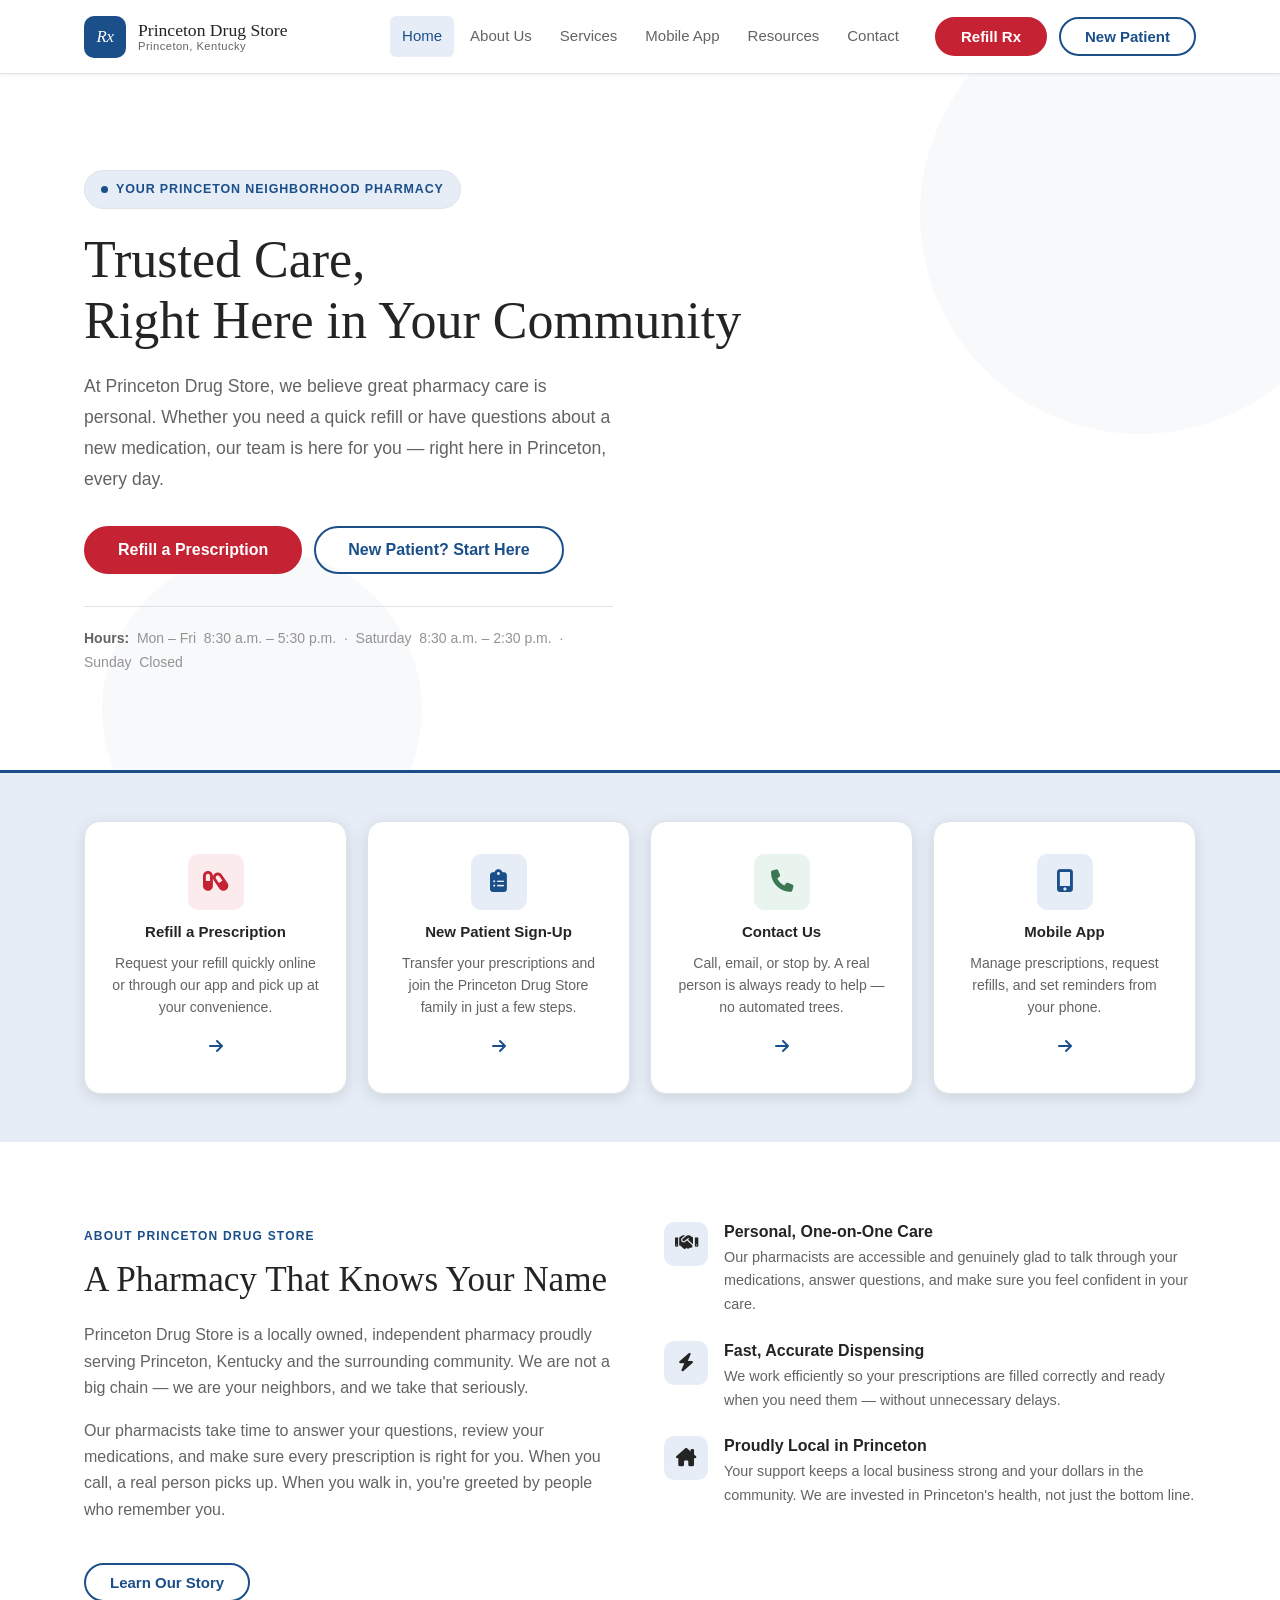
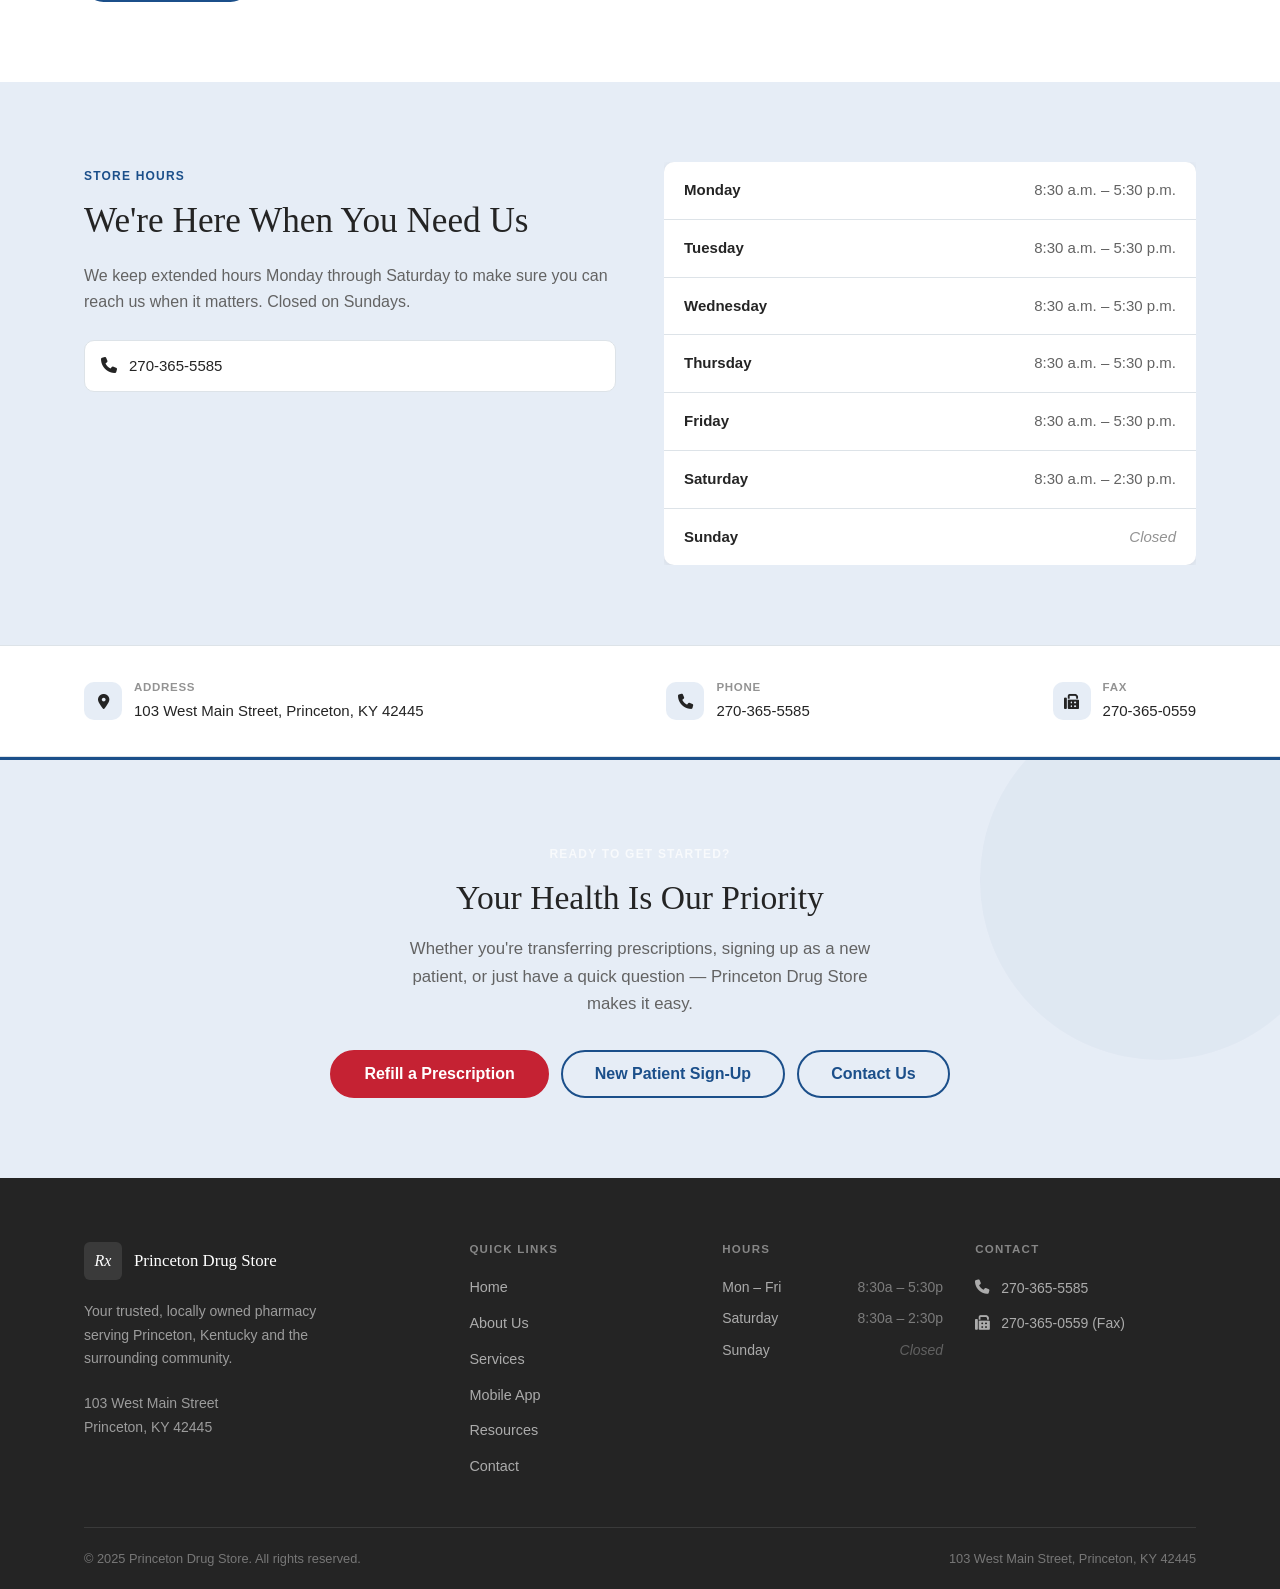
==== index.html @ af122fd5 "Initial commit" ====
<!DOCTYPE html>
<html lang="en">
<head>
  <meta charset="UTF-8" />
  <meta name="viewport" content="width=device-width, initial-scale=1.0" />
  <meta name="description" content="Princeton Drug Store is your trusted, locally owned pharmacy in Princeton, Kentucky. Prescription refills, medication counseling, immunizations, and more — from a team that knows you by name." />
  <title>Princeton Drug Store — Princeton, KY</title>
  <link rel="stylesheet" href="styles.css" />
  <link rel="stylesheet" href="https://cdnjs.cloudflare.com/ajax/libs/font-awesome/6.5.1/css/all.min.css" />
</head>
<body>

  <!-- ============================================================
       SITE HEADER — repeated on every page
       ============================================================ -->
  <header class="site-header">
    <div class="container header-inner">

      <a href="index.html" class="logo" aria-label="Princeton Drug Store — Home">
        <div class="logo-mark" aria-hidden="true">Rx</div>
        <div class="logo-text">
          <span class="logo-name">Princeton Drug Store</span>
          <span class="logo-tagline">Princeton, Kentucky</span>
        </div>
      </a>

      <nav class="main-nav" id="main-nav" aria-label="Main navigation">
        <ul class="nav-list">
          <li><a href="index.html">Home</a></li>
          <li><a href="about.html">About Us</a></li>
          <li><a href="services.html">Services</a></li>
          <li><a href="mobile-app.html">Mobile App</a></li>
          <li><a href="resources.html">Resources</a></li>
          <li><a href="contact.html">Contact</a></li>
        </ul>
        <!-- These buttons are visible only in the mobile nav panel -->
        <div class="nav-mobile-actions">
          <a href="https://patient.rxlocal.com/" class="btn btn-accent btn-lg">Refill a Prescription</a>
          <!-- TODO: Replace # with your new patient registration URL -->
          <a href="contact.html" class="btn btn-outline btn-lg">New Patient Sign-Up</a>
        </div>
      </nav>

      <!-- Desktop action buttons -->
      <div class="header-actions">
        <a href="https://patient.rxlocal.com/" class="btn btn-accent">Refill Rx</a>
        <!-- TODO: Replace # with your new patient registration URL -->
        <a href="contact.html" class="btn btn-outline">New Patient</a>
      </div>

      <button
        class="mobile-menu-toggle"
        id="mobile-menu-toggle"
        aria-controls="main-nav"
        aria-expanded="false"
        aria-label="Toggle navigation menu"
      >
        <span></span>
        <span></span>
        <span></span>
      </button>

    </div>
  </header>
  <!-- ============================================================
       END SITE HEADER
       ============================================================ -->


  <main>

    <!-- ────────────────────────────────────────────────────────
         HERO
         ──────────────────────────────────────────────────────── -->
    <section class="hero" aria-labelledby="hero-heading">
      <div class="container">
        <div class="hero-inner">

          <div class="hero-badge" aria-hidden="true">
            <span class="hero-badge-dot"></span>
            Your Princeton Neighborhood Pharmacy
          </div>

          <h1 id="hero-heading">
            Trusted Care,<br>
            Right Here in Your Community
          </h1>

          <p class="hero-sub">
            At Princeton Drug Store, we believe great pharmacy care is personal.
            Whether you need a quick refill or have questions about a new
            medication, our team is here for you — right here in Princeton,
            every day.
          </p>

          <div class="hero-actions">
            <a href="https://patient.rxlocal.com/" class="btn btn-accent btn-lg">Refill a Prescription</a>
            <!-- TODO: Replace # with your new patient registration URL -->
            <a href="contact.html" class="btn btn-outline btn-lg">New Patient? Start Here</a>
          </div>

          <p class="hero-note">
            <strong>Hours:</strong>&nbsp;
            Mon – Fri &nbsp;8:30 a.m. – 5:30 p.m.
            &nbsp;·&nbsp;
            Saturday &nbsp;8:30 a.m. – 2:30 p.m.
            &nbsp;·&nbsp;
            Sunday &nbsp;Closed
          </p>

        </div>
      </div>
    </section>
    <!-- END HERO -->


    <!-- ────────────────────────────────────────────────────────
         QUICK ACTION CARDS
         ──────────────────────────────────────────────────────── -->
    <section class="section section--sm section--alt" aria-label="Quick actions">
      <div class="container">
        <div class="action-cards">

          <a href="https://patient.rxlocal.com/" class="action-card">
            <div class="action-card-icon action-card-icon--accent" aria-hidden="true"><i class="fa-solid fa-capsules"></i></div>
            <h3>Refill a Prescription</h3>
            <p>Request your refill quickly online or through our app and pick up at your convenience.</p>
            <span class="action-card-arrow" aria-hidden="true"><i class="fa-solid fa-arrow-right"></i></span>
          </a>

          <!-- TODO: Replace # with your new patient registration URL -->
          <a href="#" class="action-card">
            <div class="action-card-icon action-card-icon--primary" aria-hidden="true"><i class="fa-solid fa-clipboard-list"></i></div>
            <h3>New Patient Sign-Up</h3>
            <p>Transfer your prescriptions and join the Princeton Drug Store family in just a few steps.</p>
            <span class="action-card-arrow" aria-hidden="true"><i class="fa-solid fa-arrow-right"></i></span>
          </a>

          <a href="contact.html" class="action-card">
            <div class="action-card-icon action-card-icon--green" aria-hidden="true"><i class="fa-solid fa-phone"></i></div>
            <h3>Contact Us</h3>
            <p>Call, email, or stop by. A real person is always ready to help — no automated trees.</p>
            <span class="action-card-arrow" aria-hidden="true"><i class="fa-solid fa-arrow-right"></i></span>
          </a>

          <a href="mobile-app.html" class="action-card">
            <div class="action-card-icon action-card-icon--primary" aria-hidden="true"><i class="fa-solid fa-mobile-screen-button"></i></div>
            <h3>Mobile App</h3>
            <p>Manage prescriptions, request refills, and set reminders from your phone.</p>
            <span class="action-card-arrow" aria-hidden="true"><i class="fa-solid fa-arrow-right"></i></span>
          </a>

        </div>
      </div>
    </section>
    <!-- END QUICK ACTION CARDS -->


    <!-- ────────────────────────────────────────────────────────
         WELCOME / TRUST SECTION
         ──────────────────────────────────────────────────────── -->
    <section class="section section--white" aria-labelledby="welcome-heading">
      <div class="container">
        <div class="welcome-grid">

          <div class="welcome-text">
            <span class="section-label">About Princeton Drug Store</span>
            <h2 id="welcome-heading">A Pharmacy That Knows Your Name</h2>
            <p>
              Princeton Drug Store is a locally owned, independent pharmacy proudly serving
              Princeton, Kentucky and the surrounding community. We are not a big chain —
              we are your neighbors, and we take that seriously.
            </p>
            <p>
              Our pharmacists take time to answer your questions, review your medications,
              and make sure every prescription is right for you. When you call, a real person
              picks up. When you walk in, you're greeted by people who remember you.
            </p>
            <a href="about.html" class="btn btn-outline mt-6">Learn Our Story</a>
          </div>

          <div class="trust-points">

            <div class="trust-point">
              <div class="trust-point-icon" aria-hidden="true"><i class="fa-solid fa-handshake"></i></div>
              <div class="trust-point-body">
                <h4>Personal, One-on-One Care</h4>
                <p>Our pharmacists are accessible and genuinely glad to talk through your medications, answer questions, and make sure you feel confident in your care.</p>
              </div>
            </div>

            <div class="trust-point">
              <div class="trust-point-icon" aria-hidden="true"><i class="fa-solid fa-bolt"></i></div>
              <div class="trust-point-body">
                <h4>Fast, Accurate Dispensing</h4>
                <p>We work efficiently so your prescriptions are filled correctly and ready when you need them — without unnecessary delays.</p>
              </div>
            </div>

            <div class="trust-point">
              <div class="trust-point-icon" aria-hidden="true"><i class="fa-solid fa-house-chimney"></i></div>
              <div class="trust-point-body">
                <h4>Proudly Local in Princeton</h4>
                <p>Your support keeps a local business strong and your dollars in the community. We are invested in Princeton's health, not just the bottom line.</p>
              </div>
            </div>

          </div>

        </div>
      </div>
    </section>
    <!-- END WELCOME / TRUST SECTION -->


    <!-- ────────────────────────────────────────────────────────
         HOURS SECTION
         ──────────────────────────────────────────────────────── -->
    <section class="section section--alt" aria-labelledby="hours-heading">
      <div class="container">
        <div class="hours-grid">

          <div class="hours-info">
            <span class="section-label">Store Hours</span>
            <h2 id="hours-heading">We're Here When You Need Us</h2>
            <p>
              We keep extended hours Monday through Saturday to make sure you can reach us
              when it matters. Closed on Sundays.
            </p>
            <div class="hours-contact-links">
              <a href="tel:2703655585" class="hours-contact-link">
                <span aria-hidden="true"><i class="fa-solid fa-phone"></i></span>
                270-365-5585
              </a>
            </div>
          </div>

          <div class="hours-table-wrap">
            <table class="hours-table" aria-label="Pharmacy hours of operation">
              <tbody>
                <tr>
                  <td>Monday</td>
                  <td>8:30 a.m. – 5:30 p.m.</td>
                </tr>
                <tr>
                  <td>Tuesday</td>
                  <td>8:30 a.m. – 5:30 p.m.</td>
                </tr>
                <tr>
                  <td>Wednesday</td>
                  <td>8:30 a.m. – 5:30 p.m.</td>
                </tr>
                <tr>
                  <td>Thursday</td>
                  <td>8:30 a.m. – 5:30 p.m.</td>
                </tr>
                <tr>
                  <td>Friday</td>
                  <td>8:30 a.m. – 5:30 p.m.</td>
                </tr>
                <tr>
                  <td>Saturday</td>
                  <td>8:30 a.m. – 2:30 p.m.</td>
                </tr>
                <tr>
                  <td>Sunday</td>
                  <td class="hours-closed">Closed</td>
                </tr>
              </tbody>
            </table>
          </div>

        </div>
      </div>
    </section>
    <!-- END HOURS SECTION -->


    <!-- ────────────────────────────────────────────────────────
         CONTACT STRIP
         ──────────────────────────────────────────────────────── -->
    <div class="contact-strip" aria-label="Contact information summary">
      <div class="container">
        <div class="contact-strip-inner">

          <div class="contact-strip-item">
            <div class="contact-strip-icon" aria-hidden="true"><i class="fa-solid fa-location-dot"></i></div>
            <div>
              <strong>Address</strong>
              <span>103 West Main Street, Princeton, KY 42445</span>
            </div>
          </div>

          <div class="contact-strip-item">
            <div class="contact-strip-icon" aria-hidden="true"><i class="fa-solid fa-phone"></i></div>
            <div>
              <strong>Phone</strong>
              <a href="tel:2703655585">270-365-5585</a>
            </div>
          </div>

          <div class="contact-strip-item">
            <div class="contact-strip-icon" aria-hidden="true"><i class="fa-solid fa-fax"></i></div>
            <div>
              <strong>Fax</strong>
              <span>270-365-0559</span>
            </div>
          </div>

        </div>
      </div>
    </div>
    <!-- END CONTACT STRIP -->


    <!-- ────────────────────────────────────────────────────────
         CTA STRIP
         ──────────────────────────────────────────────────────── -->
    <section class="cta-strip" aria-labelledby="cta-heading">
      <div class="container">
        <span class="section-label section-label--light">Ready to Get Started?</span>
        <h2 id="cta-heading">Your Health Is Our Priority</h2>
        <p>
          Whether you're transferring prescriptions, signing up as a new patient, or just
          have a quick question — Princeton Drug Store makes it easy.
        </p>
        <div class="btn-group">
          <a href="https://patient.rxlocal.com/" class="btn btn-accent btn-lg">Refill a Prescription</a>
          <!-- TODO: Replace # with your new patient registration URL -->
          <a href="contact.html" class="btn btn-outline btn-lg">New Patient Sign-Up</a>
          <a href="contact.html" class="btn btn-outline btn-lg">Contact Us</a>
        </div>
      </div>
    </section>
    <!-- END CTA STRIP -->

  </main>


  <!-- ============================================================
       SITE FOOTER — repeated on every page
       ============================================================ -->
  <footer class="site-footer" aria-label="Site footer">
    <div class="container">
      <div class="footer-grid">

        <div class="footer-col">
          <a href="index.html" class="footer-logo" aria-label="Princeton Drug Store — Home">
            <div class="footer-logo-mark" aria-hidden="true">Rx</div>
            <span class="footer-logo-name">Princeton Drug Store</span>
          </a>
          <p class="footer-tagline">
            Your trusted, locally owned pharmacy serving Princeton, Kentucky
            and the surrounding community.
          </p>
          <address class="footer-address">
            103 West Main Street<br>
            Princeton, KY 42445
          </address>
        </div>

        <div class="footer-col">
          <h4>Quick Links</h4>
          <nav class="footer-links" aria-label="Footer navigation">
            <a href="index.html">Home</a>
            <a href="about.html">About Us</a>
            <a href="services.html">Services</a>
            <a href="mobile-app.html">Mobile App</a>
            <a href="resources.html">Resources</a>
            <a href="contact.html">Contact</a>
          </nav>
        </div>

        <div class="footer-col">
          <h4>Hours</h4>
          <div class="footer-hours">
            <div class="footer-hours-row">
              <span>Mon – Fri</span>
              <span>8:30a – 5:30p</span>
            </div>
            <div class="footer-hours-row">
              <span>Saturday</span>
              <span>8:30a – 2:30p</span>
            </div>
            <div class="footer-hours-row">
              <span>Sunday</span>
              <span class="closed">Closed</span>
            </div>
          </div>
        </div>

        <div class="footer-col">
          <h4>Contact</h4>
          <div class="footer-contact-links">
            <a href="tel:2703655585" class="footer-contact-link">
              <span aria-hidden="true"><i class="fa-solid fa-phone"></i></span> 270-365-5585
            </a>
            <a href="tel:2703650559" class="footer-contact-link">
              <span aria-hidden="true"><i class="fa-solid fa-fax"></i></span> 270-365-0559 (Fax)
            </a>
          </div>
        </div>

      </div>

      <div class="footer-bottom">
        <span>&copy; 2025 Princeton Drug Store. All rights reserved.</span>
        <span>103 West Main Street, Princeton, KY 42445</span>
      </div>
    </div>
  </footer>
  <!-- ============================================================
       END SITE FOOTER
       ============================================================ -->


  <script src="script.js"></script>
</body>
</html>
---- styles.css ----
/* ==================================================
   Princeton Drug Store — Main Stylesheet
   styles.css
   ==================================================

   Table of Contents
   -------------------------------------------------
   1.  CSS Custom Properties
   2.  Reset & Base
   3.  Typography
   4.  Container & Layout
   5.  Buttons
   6.  Site Header & Logo
   7.  Navigation
   8.  Mobile Menu Toggle
   9.  Home Hero
   10. Quick Action Cards
   11. Welcome / Trust Section
   12. Hours Section
   13. Contact Info Strip
   14. CTA Strip
   15. Subpage Hero (Interior Pages)
   16. Content Sections (Shared)
   17. Service Items
   18. Value / Feature Cards
   19. About Page
   20. Mobile App Page
   21. Resources & FAQ Page
   22. Contact Page
   23. Contact Form
   24. Map Placeholder
   25. Site Footer
   26. Utilities
   27. Responsive — Tablet (max-width: 960px)
   28. Responsive — Mobile (max-width: 640px)
   ================================================== */


/* ─── 1. CSS Custom Properties ─────────────────────────────── */

:root {
  /* Brand colors */
  --clr-primary:         #1B4F8A;
  --clr-primary-dark:    #153E6E;
  --clr-primary-darker:  #0E2A4D;
  --clr-primary-light:   #E6EDF6;

  --clr-accent:          #C52233;
  --clr-accent-dark:     #A41C2B;
  --clr-accent-light:    #FCEBED;

  --clr-green:           #3A7855;
  --clr-green-light:     #E8F4ED;

  /* Neutrals */
  --clr-text:            #242424;
  --clr-text-muted:      #636363;
  --clr-text-light:      #939393;
  --clr-bg:              #FFFFFF;
  --clr-bg-alt:          #E6EDF6;
  --clr-white:           #FFFFFF;
  --clr-border:          #DDE3E8;
  --clr-border-dark:     #C5CDD4;

  /* Spacing scale */
  --sp-1:   0.25rem;
  --sp-2:   0.5rem;
  --sp-3:   0.75rem;
  --sp-4:   1rem;
  --sp-5:   1.25rem;
  --sp-6:   1.5rem;
  --sp-8:   2rem;
  --sp-10:  2.5rem;
  --sp-12:  3rem;
  --sp-16:  4rem;
  --sp-20:  5rem;
  --sp-24:  6rem;

  /* Border radius */
  --r-xs:   4px;
  --r-sm:   6px;
  --r:      10px;
  --r-lg:   16px;
  --r-xl:   24px;
  --r-full: 9999px;

  /* Shadows */
  --sh-xs: 0 1px 3px rgba(0, 0, 0, 0.07);
  --sh-sm: 0 2px 8px rgba(0, 0, 0, 0.09);
  --sh:    0 4px 16px rgba(0, 0, 0, 0.11);
  --sh-md: 0 8px 24px rgba(0, 0, 0, 0.13);
  --sh-lg: 0 16px 48px rgba(0, 0, 0, 0.15);

  /* Typography */
  --font-body:  -apple-system, BlinkMacSystemFont, 'Segoe UI', Roboto,
                Oxygen-Sans, Ubuntu, Cantarell, 'Helvetica Neue', sans-serif;
  --font-serif: Georgia, 'Palatino Linotype', 'Book Antiqua', Palatino, serif;

  /* Layout */
  --max-w:  1160px;
  --hdr-h:  74px;

  /* Transitions */
  --tr:      0.18s ease;
  --tr-slow: 0.30s ease;
}


/* ─── 2. Reset & Base ───────────────────────────────────────── */

*,
*::before,
*::after {
  box-sizing: border-box;
  margin: 0;
  padding: 0;
}

html {
  scroll-behavior: smooth;
  -webkit-text-size-adjust: 100%;
}

body {
  font-family: var(--font-body);
  font-size: 1rem;
  line-height: 1.65;
  color: var(--clr-text);
  background-color: var(--clr-bg);
  -webkit-font-smoothing: antialiased;
  -moz-osx-font-smoothing: grayscale;
}

body.nav-is-open {
  overflow: hidden;
}

img {
  max-width: 100%;
  height: auto;
  display: block;
}

a {
  color: var(--clr-primary);
  text-decoration: none;
  transition: color var(--tr);
}

a:hover {
  color: var(--clr-primary-dark);
}

ul,
ol {
  list-style: none;
}

table {
  border-collapse: collapse;
  width: 100%;
}

input,
textarea,
select,
button {
  font-family: inherit;
  font-size: inherit;
}


/* ─── 3. Typography ─────────────────────────────────────────── */

h1,
h2,
h3,
h4,
h5,
h6 {
  font-family: var(--font-serif);
  line-height: 1.25;
  color: var(--clr-text);
  font-weight: normal;
}

h1 { font-size: clamp(2rem, 5vw, 3rem); }
h2 { font-size: clamp(1.6rem, 3.5vw, 2.2rem); }
h3 { font-size: clamp(1.15rem, 2.5vw, 1.5rem); }
h4 { font-size: 1rem;      font-family: var(--font-body); font-weight: 700; }
h5 { font-size: 0.9375rem; font-family: var(--font-body); font-weight: 700; }

p {
  margin-bottom: var(--sp-4);
  color: var(--clr-text-muted);
  max-width: 68ch;
}

p:last-child {
  margin-bottom: 0;
}

strong {
  color: var(--clr-text);
  font-weight: 600;
}

/* Eyebrow / section labels */
.section-label {
  display: inline-block;
  font-family: var(--font-body);
  font-size: 0.75rem;
  font-weight: 700;
  letter-spacing: 0.1em;
  text-transform: uppercase;
  color: var(--clr-primary);
  margin-bottom: var(--sp-3);
}

.section-label--accent {
  color: var(--clr-accent);
}

.section-label--light {
  color: rgba(255, 255, 255, 0.70);
}


/* ─── 4. Container & Layout ─────────────────────────────────── */

.container {
  width: 100%;
  max-width: var(--max-w);
  margin-left: auto;
  margin-right: auto;
  padding-left: var(--sp-6);
  padding-right: var(--sp-6);
}

.section {
  padding-top: var(--sp-20);
  padding-bottom: var(--sp-20);
}

.section--sm {
  padding-top: var(--sp-12);
  padding-bottom: var(--sp-12);
}

.section--lg {
  padding-top: var(--sp-24);
  padding-bottom: var(--sp-24);
}

.section--alt   { background-color: var(--clr-bg-alt); }
.section--white { background-color: var(--clr-white); }
.section--primary { background-color: var(--clr-primary-light); color: var(--clr-text); }
.section--dark    { background-color: #242424; color: var(--clr-white); }

.section-header {
  margin-bottom: var(--sp-12);
}

.section-header h2 {
  margin-bottom: var(--sp-3);
}

.section-header p {
  font-size: 1.05rem;
  max-width: 60ch;
}

.section-header--center {
  text-align: center;
}

.section-header--center p {
  margin-left: auto;
  margin-right: auto;
}

/* Grid helpers */
.grid-2 {
  display: grid;
  grid-template-columns: 1fr 1fr;
  gap: var(--sp-8);
  align-items: start;
}

.grid-3 {
  display: grid;
  grid-template-columns: repeat(3, 1fr);
  gap: var(--sp-6);
}

.grid-4 {
  display: grid;
  grid-template-columns: repeat(4, 1fr);
  gap: var(--sp-6);
}


/* ─── 5. Buttons ────────────────────────────────────────────── */

.btn {
  display: inline-flex;
  align-items: center;
  justify-content: center;
  gap: var(--sp-2);
  padding: 0.625rem var(--sp-6);
  border: 2px solid transparent;
  border-radius: var(--r-full);
  font-family: var(--font-body);
  font-size: 0.9375rem;
  font-weight: 600;
  line-height: 1;
  cursor: pointer;
  text-decoration: none;
  white-space: nowrap;
  transition: background-color var(--tr), color var(--tr),
              border-color var(--tr), transform var(--tr), box-shadow var(--tr);
  -webkit-user-select: none;
  user-select: none;
}

.btn:focus-visible {
  outline: 3px solid var(--clr-accent);
  outline-offset: 3px;
}

.btn:active {
  transform: translateY(1px);
}

/* Primary — teal fill */
.btn-primary {
  background-color: var(--clr-primary);
  border-color: var(--clr-primary);
  color: var(--clr-white);
}

.btn-primary:hover {
  background-color: var(--clr-primary-dark);
  border-color: var(--clr-primary-dark);
  color: var(--clr-white);
  box-shadow: var(--sh-sm);
}

/* Accent — orange fill (main CTA) */
.btn-accent {
  background-color: var(--clr-accent);
  border-color: var(--clr-accent);
  color: var(--clr-white);
}

.btn-accent:hover {
  background-color: var(--clr-accent-dark);
  border-color: var(--clr-accent-dark);
  color: var(--clr-white);
  box-shadow: var(--sh-sm);
}

/* Outline — teal border on light background */
.btn-outline {
  background-color: transparent;
  border-color: var(--clr-primary);
  color: var(--clr-primary);
}

.btn-outline:hover {
  background-color: var(--clr-primary);
  color: var(--clr-white);
}

/* Outline white — white border on dark background */
.btn-outline-white {
  background-color: transparent;
  border-color: rgba(255, 255, 255, 0.70);
  color: var(--clr-white);
}

.btn-outline-white:hover {
  background-color: var(--clr-white);
  border-color: var(--clr-white);
  color: var(--clr-primary-dark);
}

/* Ghost */
.btn-ghost {
  background-color: transparent;
  border-color: transparent;
  color: var(--clr-primary);
  padding-left: var(--sp-3);
  padding-right: var(--sp-3);
}

.btn-ghost:hover {
  background-color: var(--clr-primary-light);
  color: var(--clr-primary-dark);
}

/* Sizes */
.btn-sm {
  padding: var(--sp-2) var(--sp-4);
  font-size: 0.875rem;
}

.btn-lg {
  padding: 0.875rem var(--sp-8);
  font-size: 1rem;
}

/* Button group */
.btn-group {
  display: flex;
  flex-wrap: wrap;
  gap: var(--sp-3);
  align-items: center;
}


/* ─── 6. Site Header & Logo ─────────────────────────────────── */

.site-header {
  position: sticky;
  top: 0;
  left: 0;
  right: 0;
  z-index: 100;
  height: var(--hdr-h);
  background-color: var(--clr-white);
  border-bottom: 1px solid var(--clr-border);
  box-shadow: var(--sh-xs);
}

.header-inner {
  display: flex;
  align-items: center;
  gap: var(--sp-6);
  height: 100%;
}

.logo {
  display: flex;
  align-items: center;
  gap: var(--sp-3);
  text-decoration: none;
  flex-shrink: 0;
}

.logo-mark {
  width: 42px;
  height: 42px;
  background-color: var(--clr-primary);
  border-radius: var(--r);
  display: flex;
  align-items: center;
  justify-content: center;
  color: var(--clr-white);
  font-family: var(--font-serif);
  font-size: 1.05rem;
  font-style: italic;
  flex-shrink: 0;
  letter-spacing: -0.02em;
  transition: background-color var(--tr);
}

.logo:hover .logo-mark {
  background-color: var(--clr-primary-dark);
}

.logo-text {
  display: flex;
  flex-direction: column;
  line-height: 1.15;
}

.logo-name {
  font-family: var(--font-serif);
  font-size: 1.1rem;
  color: var(--clr-text);
  font-weight: normal;
  transition: color var(--tr);
}

.logo-tagline {
  font-size: 0.7rem;
  color: var(--clr-text-muted);
  letter-spacing: 0.04em;
}

.logo:hover .logo-name {
  color: var(--clr-primary);
}


/* ─── 7. Navigation ─────────────────────────────────────────── */

.main-nav {
  margin-left: auto;
}

.nav-list {
  display: flex;
  align-items: center;
  gap: var(--sp-1);
}

.nav-list a {
  display: block;
  padding: var(--sp-2) var(--sp-3);
  font-size: 0.9375rem;
  font-weight: 500;
  color: var(--clr-text-muted);
  border-radius: var(--r-sm);
  text-decoration: none;
  transition: color var(--tr), background-color var(--tr);
}

.nav-list a:hover,
.nav-list a.active {
  color: var(--clr-primary);
  background-color: var(--clr-primary-light);
}

.header-actions {
  display: flex;
  align-items: center;
  gap: var(--sp-3);
  flex-shrink: 0;
}

/* Mobile actions shown inside the open nav panel */
.nav-mobile-actions {
  display: none;
}


/* ─── 8. Mobile Menu Toggle ─────────────────────────────────── */

.mobile-menu-toggle {
  display: none;
  flex-direction: column;
  justify-content: center;
  gap: 5px;
  width: 40px;
  height: 40px;
  background: none;
  border: none;
  border-radius: var(--r-sm);
  cursor: pointer;
  padding: var(--sp-2);
  margin-left: auto;
  flex-shrink: 0;
  transition: background-color var(--tr);
}

.mobile-menu-toggle:hover {
  background-color: var(--clr-primary-light);
}

.mobile-menu-toggle span {
  display: block;
  width: 100%;
  height: 2px;
  background-color: var(--clr-text);
  border-radius: 2px;
  transition: transform var(--tr), opacity var(--tr);
  transform-origin: center;
}

.mobile-menu-toggle.is-active span:nth-child(1) {
  transform: translateY(7px) rotate(45deg);
}

.mobile-menu-toggle.is-active span:nth-child(2) {
  opacity: 0;
  transform: scaleX(0);
}

.mobile-menu-toggle.is-active span:nth-child(3) {
  transform: translateY(-7px) rotate(-45deg);
}


/* ─── 9. Home Hero ──────────────────────────────────────────── */

.hero {
  background: var(--clr-white);
  color: var(--clr-text);
  padding: var(--sp-24) 0;
  position: relative;
  overflow: hidden;
  border-bottom: 3px solid var(--clr-primary);
}

/* Decorative background shapes */
.hero::before {
  content: '';
  position: absolute;
  top: -80px;
  right: -80px;
  width: 440px;
  height: 440px;
  background: rgba(27, 79, 138, 0.03);
  border-radius: 50%;
  pointer-events: none;
}

.hero::after {
  content: '';
  position: absolute;
  bottom: -100px;
  left: 8%;
  width: 320px;
  height: 320px;
  background: rgba(27, 79, 138, 0.03);
  border-radius: 50%;
  pointer-events: none;
}

.hero-inner {
  position: relative;
  z-index: 1;
  max-width: 720px;
}

.hero-badge {
  display: inline-flex;
  align-items: center;
  gap: var(--sp-2);
  background: var(--clr-primary-light);
  border: 1px solid var(--clr-border);
  border-radius: var(--r-full);
  padding: var(--sp-2) var(--sp-4);
  font-size: 0.78rem;
  font-weight: 700;
  letter-spacing: 0.07em;
  text-transform: uppercase;
  color: var(--clr-primary);
  margin-bottom: var(--sp-5);
}

.hero-badge-dot {
  width: 7px;
  height: 7px;
  background-color: var(--clr-primary);
  border-radius: 50%;
  display: inline-block;
  flex-shrink: 0;
}

.hero h1 {
  color: var(--clr-text);
  margin-bottom: var(--sp-5);
  font-size: clamp(2.1rem, 5vw, 3.25rem);
  line-height: 1.18;
}

.hero-sub {
  font-size: 1.1rem;
  color: var(--clr-text-muted);
  max-width: 55ch;
  line-height: 1.75;
  margin-bottom: var(--sp-8);
}

.hero-actions {
  display: flex;
  flex-wrap: wrap;
  gap: var(--sp-3);
  align-items: center;
  margin-bottom: var(--sp-8);
}

.hero-note {
  font-size: 0.875rem;
  color: var(--clr-text-light);
  border-top: 1px solid var(--clr-border);
  padding-top: var(--sp-5);
}

.hero-note strong {
  color: var(--clr-text-muted);
}


/* ─── 10. Quick Action Cards ────────────────────────────────── */

.action-cards {
  display: grid;
  grid-template-columns: repeat(4, 1fr);
  gap: var(--sp-5);
}

.action-card {
  background-color: var(--clr-white);
  border-radius: var(--r-lg);
  box-shadow: var(--sh);
  padding: var(--sp-8) var(--sp-6);
  text-align: center;
  text-decoration: none;
  color: var(--clr-text);
  border: 1px solid var(--clr-border);
  display: flex;
  flex-direction: column;
  align-items: center;
  gap: var(--sp-3);
  transition: transform var(--tr-slow), box-shadow var(--tr-slow), border-color var(--tr);
}

.action-card:hover {
  transform: translateY(-5px);
  box-shadow: var(--sh-lg);
  border-color: var(--clr-primary);
  color: var(--clr-text);
}

.action-card-icon {
  width: 56px;
  height: 56px;
  border-radius: var(--r);
  display: flex;
  align-items: center;
  justify-content: center;
  font-size: 1.4rem;
  flex-shrink: 0;
}

.action-card-icon--primary { background-color: var(--clr-primary-light); color: var(--clr-primary); }
.action-card-icon--accent  { background-color: var(--clr-accent-light);  color: var(--clr-accent); }
.action-card-icon--green   { background-color: var(--clr-green-light);   color: var(--clr-green); }

.action-card h3 {
  font-family: var(--font-body);
  font-size: 0.9375rem;
  font-weight: 700;
  color: var(--clr-text);
  line-height: 1.3;
}

.action-card p {
  font-size: 0.875rem;
  color: var(--clr-text-muted);
  margin: 0;
  max-width: none;
  line-height: 1.55;
}

.action-card-arrow {
  font-size: 1rem;
  color: var(--clr-primary);
  font-weight: 700;
  margin-top: var(--sp-1);
}


/* ─── 11. Welcome / Trust Section ───────────────────────────── */

.welcome-grid {
  display: grid;
  grid-template-columns: 1fr 1fr;
  gap: var(--sp-12);
  align-items: start;
}

.welcome-text h2 {
  margin-bottom: var(--sp-5);
}

.trust-points {
  display: flex;
  flex-direction: column;
  gap: var(--sp-6);
}

.trust-point {
  display: flex;
  gap: var(--sp-4);
  align-items: flex-start;
}

.trust-point-icon {
  width: 44px;
  height: 44px;
  flex-shrink: 0;
  background-color: var(--clr-primary-light);
  border-radius: var(--r);
  display: flex;
  align-items: center;
  justify-content: center;
  font-size: 1.15rem;
}

.trust-point-body h4 {
  margin-bottom: var(--sp-1);
}

.trust-point-body p {
  font-size: 0.9rem;
  margin: 0;
  max-width: none;
}


/* ─── 12. Hours Section ─────────────────────────────────────── */

.hours-grid {
  display: grid;
  grid-template-columns: 1fr 1fr;
  gap: var(--sp-12);
  align-items: start;
}

.hours-info h2 {
  margin-bottom: var(--sp-5);
}

.hours-table-wrap {
  overflow-x: auto;
}

.hours-table {
  width: 100%;
  border-radius: var(--r);
  overflow: hidden;
  box-shadow: var(--sh-sm);
  background-color: var(--clr-white);
}

.hours-table tr {
  border-bottom: 1px solid var(--clr-border);
}

.hours-table tr:last-child {
  border-bottom: none;
}

.hours-table td {
  padding: var(--sp-4) var(--sp-5);
  font-size: 0.9375rem;
}

.hours-table td:first-child {
  font-weight: 600;
  color: var(--clr-text);
  width: 50%;
}

.hours-table td:last-child {
  color: var(--clr-text-muted);
  text-align: right;
}

.hours-closed {
  color: var(--clr-text-light) !important;
  font-style: italic;
}

.hours-contact-links {
  display: flex;
  flex-direction: column;
  gap: var(--sp-3);
  margin-top: var(--sp-6);
}

.hours-contact-link {
  display: flex;
  align-items: center;
  gap: var(--sp-3);
  font-size: 0.9375rem;
  font-weight: 500;
  color: var(--clr-text);
  text-decoration: none;
  padding: var(--sp-3) var(--sp-4);
  background-color: var(--clr-white);
  border-radius: var(--r);
  border: 1px solid var(--clr-border);
  transition: border-color var(--tr), box-shadow var(--tr), color var(--tr);
}

.hours-contact-link:hover {
  border-color: var(--clr-primary);
  box-shadow: var(--sh-sm);
  color: var(--clr-primary);
}

.hours-contact-link span {
  font-size: 1rem;
}


/* ─── 13. Contact Info Strip ────────────────────────────────── */

.contact-strip {
  background-color: var(--clr-white);
  border-top: 1px solid var(--clr-border);
  border-bottom: 1px solid var(--clr-border);
}

.contact-strip-inner {
  display: flex;
  align-items: center;
  justify-content: space-between;
  gap: var(--sp-6);
  flex-wrap: wrap;
  padding: var(--sp-8) 0;
}

.contact-strip-item {
  display: flex;
  align-items: center;
  gap: var(--sp-3);
  font-size: 0.9375rem;
}

.contact-strip-icon {
  width: 38px;
  height: 38px;
  background-color: var(--clr-primary-light);
  border-radius: var(--r);
  display: flex;
  align-items: center;
  justify-content: center;
  font-size: 0.95rem;
  flex-shrink: 0;
}

.contact-strip-item strong {
  display: block;
  font-size: 0.72rem;
  text-transform: uppercase;
  letter-spacing: 0.06em;
  color: var(--clr-text-light);
  margin-bottom: 2px;
  font-weight: 700;
}

.contact-strip-item a,
.contact-strip-item span {
  color: var(--clr-text);
  font-weight: 500;
}

.contact-strip-item a:hover {
  color: var(--clr-primary);
}


/* ─── 14. CTA Strip ─────────────────────────────────────────── */

.cta-strip {
  background: var(--clr-primary-light);
  color: var(--clr-text);
  padding: var(--sp-20) 0;
  text-align: center;
  position: relative;
  overflow: hidden;
  border-top: 3px solid var(--clr-primary);
}

.cta-strip::before {
  content: '';
  position: absolute;
  top: -60px;
  right: -60px;
  width: 360px;
  height: 360px;
  background: rgba(27, 79, 138, 0.03);
  border-radius: 50%;
  pointer-events: none;
}

.cta-strip h2 {
  color: var(--clr-text);
  margin-bottom: var(--sp-4);
  font-size: clamp(1.5rem, 3.5vw, 2.1rem);
  position: relative;
  z-index: 1;
}

.cta-strip p {
  color: var(--clr-text-muted);
  max-width: 54ch;
  margin-left: auto;
  margin-right: auto;
  margin-bottom: var(--sp-8);
  font-size: 1.05rem;
  position: relative;
  z-index: 1;
}

.cta-strip .btn-group {
  justify-content: center;
  position: relative;
  z-index: 1;
}


/* ─── 15. Subpage Hero ──────────────────────────────────────── */

.page-hero {
  background: var(--clr-white);
  color: var(--clr-text);
  padding: var(--sp-16) 0;
  position: relative;
  overflow: hidden;
  border-bottom: 3px solid var(--clr-primary);
}

.page-hero::before {
  content: '';
  position: absolute;
  top: -60px;
  right: -60px;
  width: 300px;
  height: 300px;
  background: rgba(27, 79, 138, 0.03);
  border-radius: 50%;
  pointer-events: none;
}

.page-hero-inner {
  position: relative;
  z-index: 1;
}

.page-hero h1 {
  color: var(--clr-text);
  margin-bottom: var(--sp-3);
  font-size: clamp(1.8rem, 4vw, 2.6rem);
}

.page-hero p {
  color: var(--clr-text-muted);
  font-size: 1.05rem;
  max-width: 58ch;
  margin: 0;
}

.breadcrumb {
  display: flex;
  align-items: center;
  gap: var(--sp-2);
  font-size: 0.85rem;
  color: var(--clr-text-light);
  margin-bottom: var(--sp-4);
}

.breadcrumb a {
  color: var(--clr-text-muted);
  text-decoration: none;
  transition: color var(--tr);
}

.breadcrumb a:hover {
  color: var(--clr-primary);
}

.breadcrumb-sep {
  opacity: 0.45;
}


/* ─── 16. Content Sections (Shared) ────────────────────────── */

.prose p {
  max-width: none;
  font-size: 1.0125rem;
  line-height: 1.78;
  color: var(--clr-text-muted);
  margin-bottom: var(--sp-5);
}

.content-lead {
  font-size: 1.15rem;
  color: var(--clr-text-muted);
  line-height: 1.78;
  max-width: 72ch;
  margin-bottom: var(--sp-6);
}


/* ─── 17. Service Items ─────────────────────────────────────── */

.service-list {
  display: flex;
  flex-direction: column;
  gap: var(--sp-4);
}

.service-item {
  display: grid;
  grid-template-columns: 64px 1fr;
  gap: var(--sp-6);
  align-items: start;
  background-color: var(--clr-white);
  border-radius: var(--r-lg);
  border: 1px solid var(--clr-border);
  padding: var(--sp-8);
  transition: border-color var(--tr), box-shadow var(--tr);
}

.service-item:hover {
  border-color: var(--clr-primary);
  box-shadow: var(--sh);
}

.service-item-icon {
  width: 56px;
  height: 56px;
  background-color: var(--clr-primary-light);
  border-radius: var(--r);
  display: flex;
  align-items: center;
  justify-content: center;
  font-size: 1.35rem;
  flex-shrink: 0;
}

.service-item-icon--accent { background-color: var(--clr-accent-light); }
.service-item-icon--green  { background-color: var(--clr-green-light);  }

.service-item-body h3 {
  font-size: 1.15rem;
  margin-bottom: var(--sp-2);
}

.service-item-body p {
  font-size: 0.95rem;
  max-width: none;
  margin-bottom: var(--sp-5);
}

.service-item-body .btn {
  font-size: 0.875rem;
  padding: 0.5rem var(--sp-4);
}


/* ─── 18. Value / Feature Cards ─────────────────────────────── */

.feature-card {
  background-color: var(--clr-white);
  border-radius: var(--r-lg);
  border: 1px solid var(--clr-border);
  padding: var(--sp-8) var(--sp-6);
  text-align: center;
  transition: transform var(--tr-slow), box-shadow var(--tr-slow);
}

.feature-card:hover {
  transform: translateY(-4px);
  box-shadow: var(--sh);
}

.feature-card-icon {
  width: 60px;
  height: 60px;
  margin: 0 auto var(--sp-5);
  background-color: var(--clr-primary-light);
  border-radius: var(--r-lg);
  display: flex;
  align-items: center;
  justify-content: center;
  font-size: 1.4rem;
}

.feature-card h3 {
  font-size: 1.05rem;
  margin-bottom: var(--sp-3);
}

.feature-card p {
  font-size: 0.9rem;
  margin: 0;
  max-width: none;
}


/* ─── 19. About Page ────────────────────────────────────────── */

.story-grid {
  display: grid;
  grid-template-columns: 1fr 1fr;
  gap: var(--sp-16);
  align-items: start;
}

.story-callout {
  background-color: var(--clr-primary-light);
  border-left: 4px solid var(--clr-primary);
  border-radius: 0 var(--r) var(--r) 0;
  padding: var(--sp-6) var(--sp-8);
  margin-top: var(--sp-6);
}

.story-callout p {
  font-size: 1rem;
  color: var(--clr-primary-dark);
  margin: 0;
  max-width: none;
  font-style: italic;
  line-height: 1.75;
}

.story-aside {
  background-color: var(--clr-white);
  border-radius: var(--r-lg);
  border: 1px solid var(--clr-border);
  padding: var(--sp-8);
  box-shadow: var(--sh-sm);
}

.story-aside h3 {
  font-size: 1.2rem;
  margin-bottom: var(--sp-6);
}

.aside-list {
  display: flex;
  flex-direction: column;
  gap: var(--sp-4);
}

.aside-list-item {
  display: flex;
  align-items: flex-start;
  gap: var(--sp-3);
  font-size: 0.9375rem;
  color: var(--clr-text-muted);
  line-height: 1.6;
}

.aside-list-item::before {
  content: '\f00c';
  font-family: 'Font Awesome 6 Free';
  font-weight: 900;
  color: var(--clr-green);
  flex-shrink: 0;
  font-size: 0.9rem;
  margin-top: 2px;
}

.value-cards {
  display: grid;
  grid-template-columns: repeat(3, 1fr);
  gap: var(--sp-5);
}

.value-card {
  background-color: var(--clr-white);
  border-radius: var(--r-lg);
  border: 1px solid var(--clr-border);
  padding: var(--sp-8) var(--sp-6);
  transition: border-color var(--tr), box-shadow var(--tr);
}

.value-card:hover {
  border-color: var(--clr-primary);
  box-shadow: var(--sh-sm);
}

.value-card-icon {
  font-size: 1.75rem;
  margin-bottom: var(--sp-4);
  display: block;
  line-height: 1;
}

.value-card h3 {
  font-family: var(--font-body);
  font-size: 1rem;
  font-weight: 700;
  margin-bottom: var(--sp-3);
}

.value-card p {
  font-size: 0.9rem;
  margin: 0;
  max-width: none;
  line-height: 1.65;
}


/* ─── 20. Mobile App Page ───────────────────────────────────── */

.app-intro-grid {
  display: grid;
  grid-template-columns: 1fr 1.1fr;
  gap: var(--sp-12);
  align-items: center;
}

.app-visual {
  background: linear-gradient(
    145deg,
    var(--clr-primary-light) 0%,
    var(--clr-bg-alt) 100%
  );
  border-radius: var(--r-xl);
  border: 1px solid var(--clr-border);
  aspect-ratio: 9 / 14;
  max-height: 500px;
  display: flex;
  flex-direction: column;
  align-items: center;
  justify-content: center;
  gap: var(--sp-4);
  box-shadow: var(--sh-md);
}

.app-visual-icon {
  font-size: 4rem;
  line-height: 1;
}

.app-visual-label {
  font-size: 0.9rem;
  color: var(--clr-text-muted);
  text-align: center;
  max-width: 18ch;
  margin: 0;
  line-height: 1.55;
}

.app-intro-text h2 {
  margin-bottom: var(--sp-4);
}

.app-intro-text p {
  max-width: none;
}

.app-store-buttons {
  display: flex;
  flex-wrap: wrap;
  gap: var(--sp-3);
  margin-top: var(--sp-6);
}

.app-store-btn {
  display: flex;
  align-items: center;
  gap: var(--sp-3);
  padding: var(--sp-3) var(--sp-5);
  background-color: var(--clr-text);
  color: var(--clr-white);
  border-radius: var(--r);
  text-decoration: none;
  min-width: 180px;
  transition: background-color var(--tr), transform var(--tr);
}

.app-store-btn:hover {
  background-color: #242424;
  color: var(--clr-white);
  transform: translateY(-2px);
}

.app-store-btn-icon {
  font-size: 1.4rem;
  flex-shrink: 0;
  line-height: 1;
}

.app-store-btn-text {
  display: flex;
  flex-direction: column;
  line-height: 1.2;
}

.app-store-btn-text small {
  font-size: 0.63rem;
  opacity: 0.72;
  text-transform: uppercase;
  letter-spacing: 0.04em;
}

.app-store-btn-text strong {
  font-size: 0.9375rem;
  color: var(--clr-white);
  font-weight: 600;
}

.app-features-grid {
  display: grid;
  grid-template-columns: repeat(3, 1fr);
  gap: var(--sp-5);
}

.app-feature-item {
  background-color: var(--clr-white);
  border: 1px solid var(--clr-border);
  border-radius: var(--r-lg);
  padding: var(--sp-6);
  transition: border-color var(--tr), transform var(--tr-slow);
}

.app-feature-item:hover {
  border-color: var(--clr-primary);
  transform: translateY(-3px);
}

.app-feature-icon {
  font-size: 1.6rem;
  margin-bottom: var(--sp-4);
  display: block;
  line-height: 1;
}

.app-feature-item h4 {
  margin-bottom: var(--sp-2);
}

.app-feature-item p {
  font-size: 0.875rem;
  margin: 0;
  max-width: none;
}

.how-it-works {
  display: flex;
  flex-direction: column;
  gap: var(--sp-6);
}

.how-step {
  display: flex;
  gap: var(--sp-5);
  align-items: flex-start;
}

.how-step-num {
  width: 44px;
  height: 44px;
  flex-shrink: 0;
  background-color: var(--clr-primary);
  color: var(--clr-white);
  border-radius: 50%;
  display: flex;
  align-items: center;
  justify-content: center;
  font-weight: 700;
  font-size: 1rem;
  font-family: var(--font-body);
}

.how-step-body h4 {
  margin-bottom: var(--sp-1);
  font-size: 1rem;
}

.how-step-body p {
  font-size: 0.9rem;
  margin: 0;
  max-width: none;
}


/* ─── 21. Resources & FAQ Page ──────────────────────────────── */

.faq-list {
  display: flex;
  flex-direction: column;
  gap: var(--sp-3);
}

.faq-item {
  background-color: var(--clr-white);
  border: 1px solid var(--clr-border);
  border-radius: var(--r);
  overflow: hidden;
  transition: border-color var(--tr);
}

.faq-item:hover,
.faq-item.faq-open {
  border-color: var(--clr-primary);
}

.faq-question {
  display: flex;
  align-items: center;
  justify-content: space-between;
  gap: var(--sp-4);
  padding: var(--sp-5) var(--sp-6);
  cursor: pointer;
  font-weight: 600;
  font-size: 0.9375rem;
  color: var(--clr-text);
  background: none;
  border: none;
  width: 100%;
  text-align: left;
  transition: color var(--tr);
}

.faq-question:hover {
  color: var(--clr-primary);
}

.faq-toggle {
  font-size: 1.4rem;
  flex-shrink: 0;
  color: var(--clr-primary);
  font-weight: 300;
  line-height: 1;
  user-select: none;
  transition: transform var(--tr);
  display: inline-block;
}

.faq-item.faq-open .faq-toggle {
  transform: rotate(45deg);
}

.faq-answer {
  padding: 0 var(--sp-6) var(--sp-5);
  font-size: 0.9375rem;
  color: var(--clr-text-muted);
  line-height: 1.72;
  display: none;
}

.faq-item.faq-open .faq-answer {
  display: block;
}

.insurance-grid {
  display: grid;
  grid-template-columns: repeat(2, 1fr);
  gap: var(--sp-5);
}

.insurance-item {
  background-color: var(--clr-white);
  border: 1px solid var(--clr-border);
  border-radius: var(--r);
  padding: var(--sp-6);
  transition: border-color var(--tr);
}

.insurance-item:hover {
  border-color: var(--clr-primary);
}

.insurance-item h4 {
  margin-bottom: var(--sp-2);
}

.insurance-item p {
  font-size: 0.9rem;
  margin: 0;
  max-width: none;
}

.tips-list {
  display: flex;
  flex-direction: column;
  gap: var(--sp-3);
}

.tip-item {
  display: flex;
  gap: var(--sp-4);
  align-items: flex-start;
  padding: var(--sp-5) var(--sp-6);
  background-color: var(--clr-white);
  border: 1px solid var(--clr-border);
  border-radius: var(--r);
  transition: border-color var(--tr);
}

.tip-item:hover {
  border-color: var(--clr-primary);
}

.tip-icon {
  font-size: 1.15rem;
  flex-shrink: 0;
  width: 36px;
  height: 36px;
  display: flex;
  align-items: center;
  justify-content: center;
  background-color: var(--clr-primary-light);
  border-radius: var(--r-sm);
  line-height: 1;
}

.tip-item h4 {
  margin-bottom: var(--sp-1);
}

.tip-item p {
  font-size: 0.9rem;
  margin: 0;
  max-width: none;
}


/* ─── 22. Contact Page ──────────────────────────────────────── */

.contact-page-grid {
  display: grid;
  grid-template-columns: 1fr 1.5fr;
  gap: var(--sp-10);
  align-items: start;
}

.contact-info-block {
  background-color: var(--clr-white);
  border: 1px solid var(--clr-border);
  border-radius: var(--r-lg);
  padding: var(--sp-8);
  box-shadow: var(--sh-sm);
}

.contact-info-block h2 {
  font-size: 1.35rem;
  margin-bottom: var(--sp-6);
}

.contact-detail {
  display: flex;
  align-items: flex-start;
  gap: var(--sp-4);
  padding: var(--sp-4) 0;
  border-bottom: 1px solid var(--clr-border);
}

.contact-detail:last-of-type {
  border-bottom: none;
  padding-bottom: 0;
}

.contact-detail-icon {
  width: 40px;
  height: 40px;
  flex-shrink: 0;
  background-color: var(--clr-primary-light);
  border-radius: var(--r);
  display: flex;
  align-items: center;
  justify-content: center;
  font-size: 0.95rem;
}

.contact-detail-body strong {
  display: block;
  font-size: 0.72rem;
  text-transform: uppercase;
  letter-spacing: 0.06em;
  color: var(--clr-text-light);
  margin-bottom: 3px;
  font-weight: 700;
}

.contact-detail-body a,
.contact-detail-body span {
  font-size: 0.9375rem;
  color: var(--clr-text);
  font-weight: 500;
}

.contact-detail-body a:hover {
  color: var(--clr-primary);
}

.hours-contact-table {
  width: 100%;
  margin-top: var(--sp-6);
  font-size: 0.9rem;
}

.hours-contact-table tr {
  border-bottom: 1px solid var(--clr-border);
}

.hours-contact-table tr:last-child {
  border-bottom: none;
}

.hours-contact-table td {
  padding: var(--sp-3) 0;
  color: var(--clr-text-muted);
}

.hours-contact-table td:first-child {
  font-weight: 600;
  color: var(--clr-text);
  width: 55%;
}

.hours-contact-table td:last-child {
  text-align: right;
}


/* ─── 23. Contact Form ──────────────────────────────────────── */

.contact-form-wrap {
  background-color: var(--clr-white);
  border: 1px solid var(--clr-border);
  border-radius: var(--r-lg);
  padding: var(--sp-8);
  box-shadow: var(--sh-sm);
}

.contact-form-wrap h2 {
  font-size: 1.35rem;
  margin-bottom: var(--sp-2);
}

.contact-form-wrap > p {
  font-size: 0.9rem;
  color: var(--clr-text-muted);
  margin-bottom: var(--sp-6);
  max-width: none;
}

.form-row {
  display: grid;
  grid-template-columns: 1fr 1fr;
  gap: var(--sp-4);
}

.form-group {
  display: flex;
  flex-direction: column;
  gap: var(--sp-2);
  margin-bottom: var(--sp-4);
}

.form-label {
  font-size: 0.875rem;
  font-weight: 600;
  color: var(--clr-text);
}

.form-label span {
  color: var(--clr-accent);
  margin-left: 2px;
}

.form-input,
.form-textarea,
.form-select {
  width: 100%;
  padding: 0.625rem var(--sp-4);
  border: 1.5px solid var(--clr-border);
  border-radius: var(--r);
  font-family: var(--font-body);
  font-size: 0.9375rem;
  color: var(--clr-text);
  background-color: var(--clr-white);
  transition: border-color var(--tr), box-shadow var(--tr);
  line-height: 1.5;
  appearance: none;
  -webkit-appearance: none;
}

.form-input:focus,
.form-textarea:focus,
.form-select:focus {
  outline: none;
  border-color: var(--clr-primary);
  box-shadow: 0 0 0 3px rgba(27, 79, 138, 0.12);
}

.form-input::placeholder,
.form-textarea::placeholder {
  color: var(--clr-text-light);
}

.form-textarea {
  min-height: 140px;
  resize: vertical;
}

.form-note {
  font-size: 0.82rem;
  color: var(--clr-text-muted);
  margin-top: var(--sp-4);
  line-height: 1.6;
  max-width: none;
}


/* ─── 24. Map Placeholder ───────────────────────────────────── */

.map-placeholder {
  width: 100%;
  height: 360px;
  background: linear-gradient(
    135deg,
    var(--clr-primary-light) 0%,
    var(--clr-bg-alt) 100%
  );
  border-radius: var(--r-lg);
  border: 2px dashed var(--clr-border);
  display: flex;
  flex-direction: column;
  align-items: center;
  justify-content: center;
  gap: var(--sp-4);
  color: var(--clr-text-muted);
  text-align: center;
}

.map-placeholder-icon {
  font-size: 2.5rem;
  line-height: 1;
}

.map-placeholder p {
  font-size: 0.9375rem;
  margin: 0;
  max-width: 32ch;
  line-height: 1.65;
}

.map-placeholder a {
  color: var(--clr-primary);
  font-weight: 600;
  text-decoration: underline;
}


/* ─── 25. Site Footer ───────────────────────────────────────── */

.site-footer {
  background-color: #242424;
  color: rgba(255, 255, 255, 0.75);
  padding-top: var(--sp-16);
}

.footer-grid {
  display: grid;
  grid-template-columns: 1.6fr 1fr 1fr 1fr;
  gap: var(--sp-8);
  padding-bottom: var(--sp-12);
  border-bottom: 1px solid rgba(255, 255, 255, 0.10);
}

.footer-col h4 {
  font-family: var(--font-body);
  font-size: 0.72rem;
  font-weight: 700;
  text-transform: uppercase;
  letter-spacing: 0.11em;
  color: rgba(255, 255, 255, 0.45);
  margin-bottom: var(--sp-5);
}

.footer-logo {
  display: flex;
  align-items: center;
  gap: var(--sp-3);
  text-decoration: none;
  margin-bottom: var(--sp-5);
}

.footer-logo-mark {
  width: 38px;
  height: 38px;
  background-color: rgba(255, 255, 255, 0.10);
  border-radius: var(--r-sm);
  display: flex;
  align-items: center;
  justify-content: center;
  color: var(--clr-white);
  font-family: var(--font-serif);
  font-size: 1rem;
  font-style: italic;
  flex-shrink: 0;
}

.footer-logo-name {
  font-family: var(--font-serif);
  font-size: 1.05rem;
  color: var(--clr-white);
}

.footer-tagline {
  font-size: 0.875rem;
  color: rgba(255, 255, 255, 0.55);
  line-height: 1.68;
  margin-bottom: var(--sp-5);
  max-width: 30ch;
}

.footer-address {
  font-size: 0.875rem;
  color: rgba(255, 255, 255, 0.55);
  line-height: 1.78;
  font-style: normal;
}

.footer-links {
  display: flex;
  flex-direction: column;
  gap: var(--sp-3);
}

.footer-links a {
  font-size: 0.9rem;
  color: rgba(255, 255, 255, 0.62);
  text-decoration: none;
  transition: color var(--tr);
}

.footer-links a:hover {
  color: var(--clr-white);
}

.footer-hours {
  display: flex;
  flex-direction: column;
  gap: var(--sp-2);
}

.footer-hours-row {
  display: flex;
  justify-content: space-between;
  gap: var(--sp-3);
  font-size: 0.875rem;
}

.footer-hours-row span:first-child {
  color: rgba(255, 255, 255, 0.62);
}

.footer-hours-row span:last-child {
  color: rgba(255, 255, 255, 0.40);
  text-align: right;
}

.footer-hours-row span.closed {
  color: rgba(255, 255, 255, 0.28);
  font-style: italic;
}

.footer-contact-links {
  display: flex;
  flex-direction: column;
  gap: var(--sp-3);
}

.footer-contact-link {
  display: flex;
  align-items: center;
  gap: var(--sp-3);
  font-size: 0.875rem;
  color: rgba(255, 255, 255, 0.62);
  text-decoration: none;
  transition: color var(--tr);
}

.footer-contact-link:hover {
  color: var(--clr-white);
}

.footer-contact-link span {
  font-size: 0.9rem;
}

.footer-bottom {
  display: flex;
  align-items: center;
  justify-content: space-between;
  gap: var(--sp-4);
  flex-wrap: wrap;
  padding: var(--sp-5) 0;
  font-size: 0.8rem;
  color: rgba(255, 255, 255, 0.38);
}

.footer-bottom a {
  color: rgba(255, 255, 255, 0.48);
  text-decoration: none;
  transition: color var(--tr);
}

.footer-bottom a:hover {
  color: rgba(255, 255, 255, 0.80);
}


/* ─── 26. Utilities ─────────────────────────────────────────── */

.text-center { text-align: center; }

.mt-4  { margin-top: var(--sp-4);  }
.mt-6  { margin-top: var(--sp-6);  }
.mt-8  { margin-top: var(--sp-8);  }
.mt-10 { margin-top: var(--sp-10); }

.mb-4  { margin-bottom: var(--sp-4);  }
.mb-6  { margin-bottom: var(--sp-6);  }
.mb-8  { margin-bottom: var(--sp-8);  }

.sr-only {
  position: absolute;
  width: 1px;
  height: 1px;
  padding: 0;
  margin: -1px;
  overflow: hidden;
  clip: rect(0, 0, 0, 0);
  white-space: nowrap;
  border-width: 0;
}


/* ─── 27. Responsive — Tablet (max-width: 960px) ────────────── */

@media (max-width: 960px) {
  :root {
    --hdr-h: 66px;
  }

  /* Show hamburger, hide desktop elements */
  .mobile-menu-toggle {
    display: flex;
  }

  .header-actions {
    display: none;
  }

  /* Mobile nav becomes a full-height panel */
  .main-nav {
    display: none;
    position: fixed;
    top: var(--hdr-h);
    left: 0;
    right: 0;
    bottom: 0;
    background-color: var(--clr-white);
    z-index: 99;
    padding: var(--sp-6);
    overflow-y: auto;
    flex-direction: column;
    border-top: 1px solid var(--clr-border);
    box-shadow: var(--sh-lg);
  }

  .main-nav.nav-open {
    display: flex;
  }

  .nav-list {
    flex-direction: column;
    align-items: stretch;
    gap: var(--sp-1);
    margin-bottom: var(--sp-6);
  }

  .nav-list a {
    font-size: 1.1rem;
    padding: var(--sp-4);
    border-radius: var(--r);
  }

  .nav-mobile-actions {
    display: flex;
    flex-direction: column;
    gap: var(--sp-3);
    padding-top: var(--sp-6);
    border-top: 1px solid var(--clr-border);
  }

  .nav-mobile-actions .btn {
    width: 100%;
    justify-content: center;
    padding: var(--sp-4);
    font-size: 1rem;
  }

  /* Grid collapsing */
  .action-cards {
    grid-template-columns: repeat(2, 1fr);
  }

  .welcome-grid,
  .hours-grid,
  .story-grid,
  .app-intro-grid,
  .contact-page-grid {
    grid-template-columns: 1fr;
  }

  .grid-2 {
    grid-template-columns: 1fr;
  }

  .grid-3,
  .value-cards,
  .app-features-grid {
    grid-template-columns: repeat(2, 1fr);
  }

  .grid-4 {
    grid-template-columns: repeat(2, 1fr);
  }

  .footer-grid {
    grid-template-columns: 1fr 1fr;
    gap: var(--sp-8);
  }

  .insurance-grid {
    grid-template-columns: 1fr;
  }

  .contact-strip-inner {
    gap: var(--sp-4);
  }
}


/* ─── 28. Responsive — Mobile (max-width: 640px) ────────────── */

@media (max-width: 640px) {
  :root {
    --hdr-h: 60px;
  }

  .container {
    padding-left: var(--sp-4);
    padding-right: var(--sp-4);
  }

  .section {
    padding-top: var(--sp-12);
    padding-bottom: var(--sp-12);
  }

  .section--sm {
    padding-top: var(--sp-8);
    padding-bottom: var(--sp-8);
  }

  .hero {
    padding: var(--sp-16) 0 var(--sp-12);
  }

  .hero-badge {
    font-size: 0.7rem;
  }

  .action-cards {
    grid-template-columns: 1fr;
  }

  .grid-3,
  .value-cards,
  .app-features-grid {
    grid-template-columns: 1fr;
  }

  .grid-4 {
    grid-template-columns: 1fr;
  }

  .footer-grid {
    grid-template-columns: 1fr;
  }

  .footer-bottom {
    flex-direction: column;
    text-align: center;
  }

  .contact-strip-inner {
    flex-direction: column;
    align-items: flex-start;
  }

  .form-row {
    grid-template-columns: 1fr;
  }

  .service-item {
    grid-template-columns: 1fr;
  }

  .cta-strip {
    padding: var(--sp-12) 0;
  }

  .page-hero {
    padding: var(--sp-12) 0;
  }

  .logo-tagline {
    display: none;
  }

  .app-intro-grid {
    gap: var(--sp-8);
  }

  .app-visual {
    aspect-ratio: 16 / 9;
    max-height: 260px;
  }

  .story-grid {
    gap: var(--sp-8);
  }

  .section-header {
    margin-bottom: var(--sp-8);
  }

  .map-placeholder {
    height: 260px;
  }
}
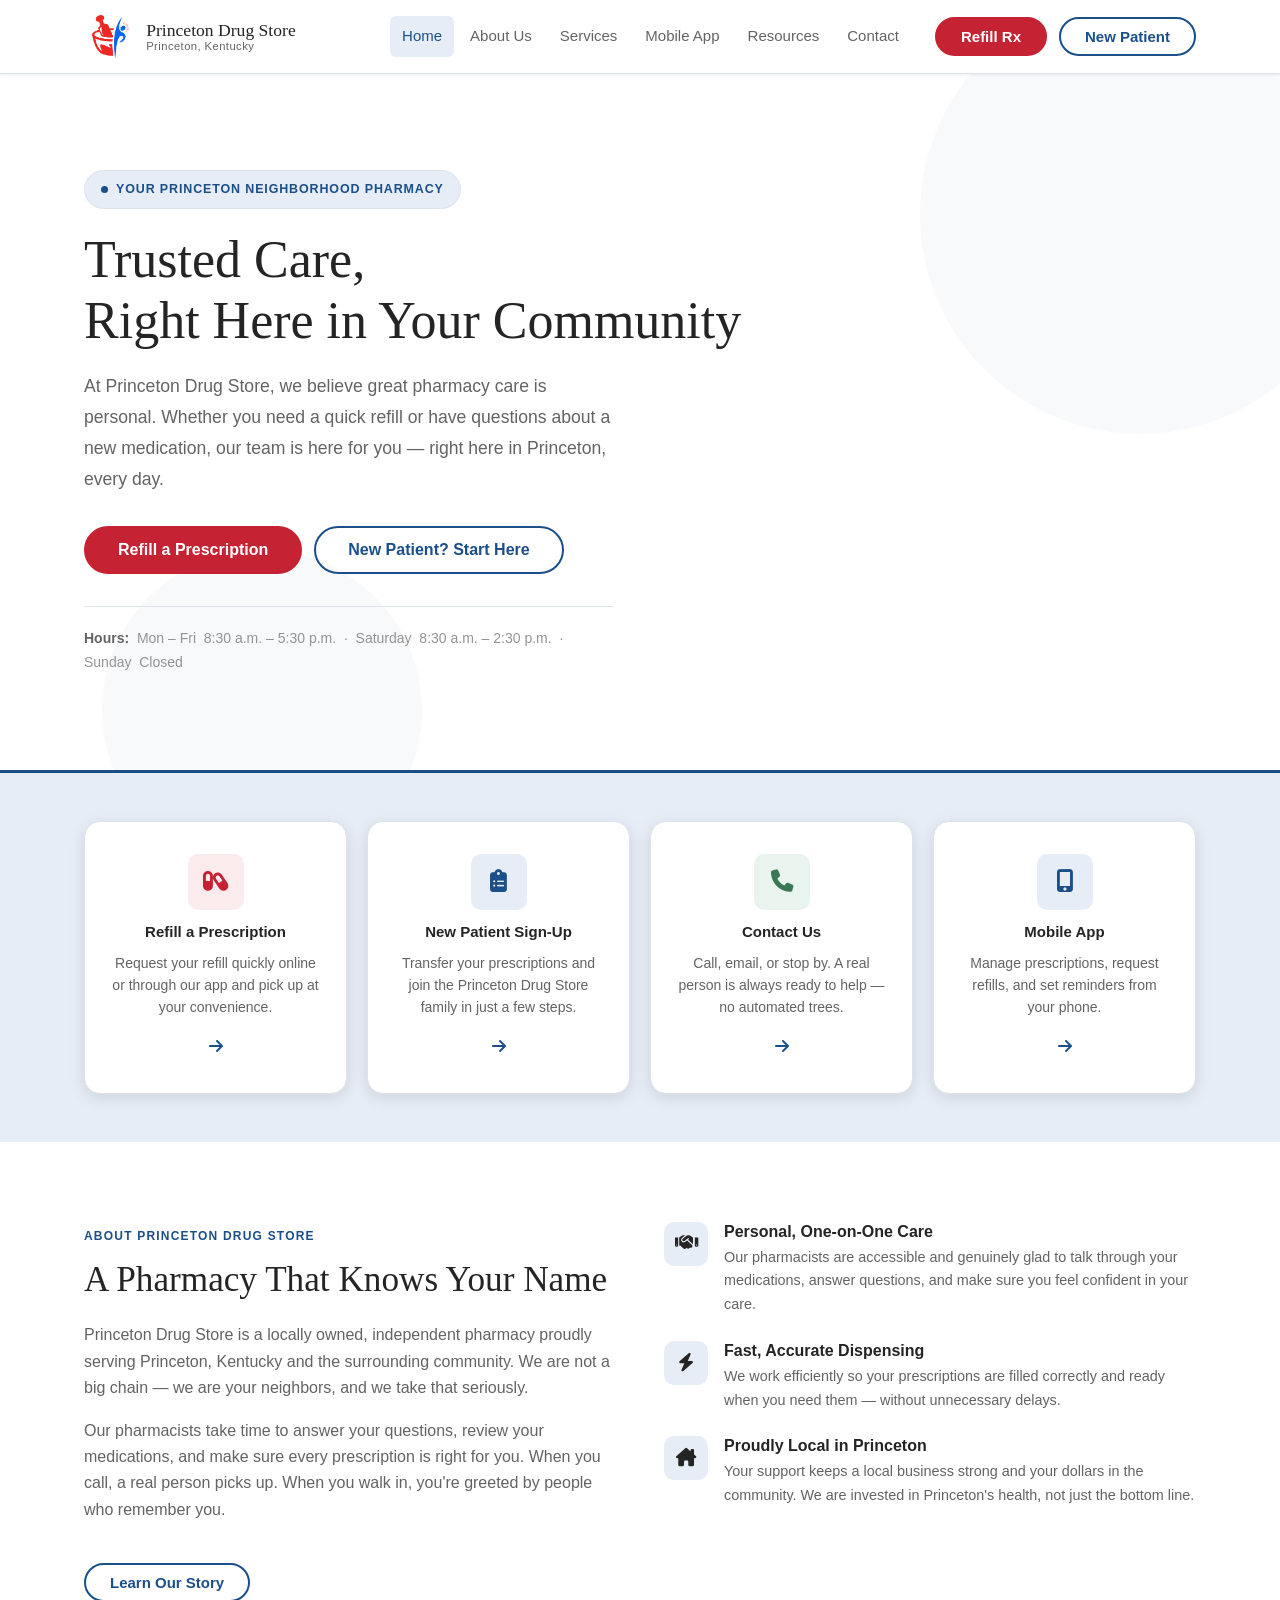
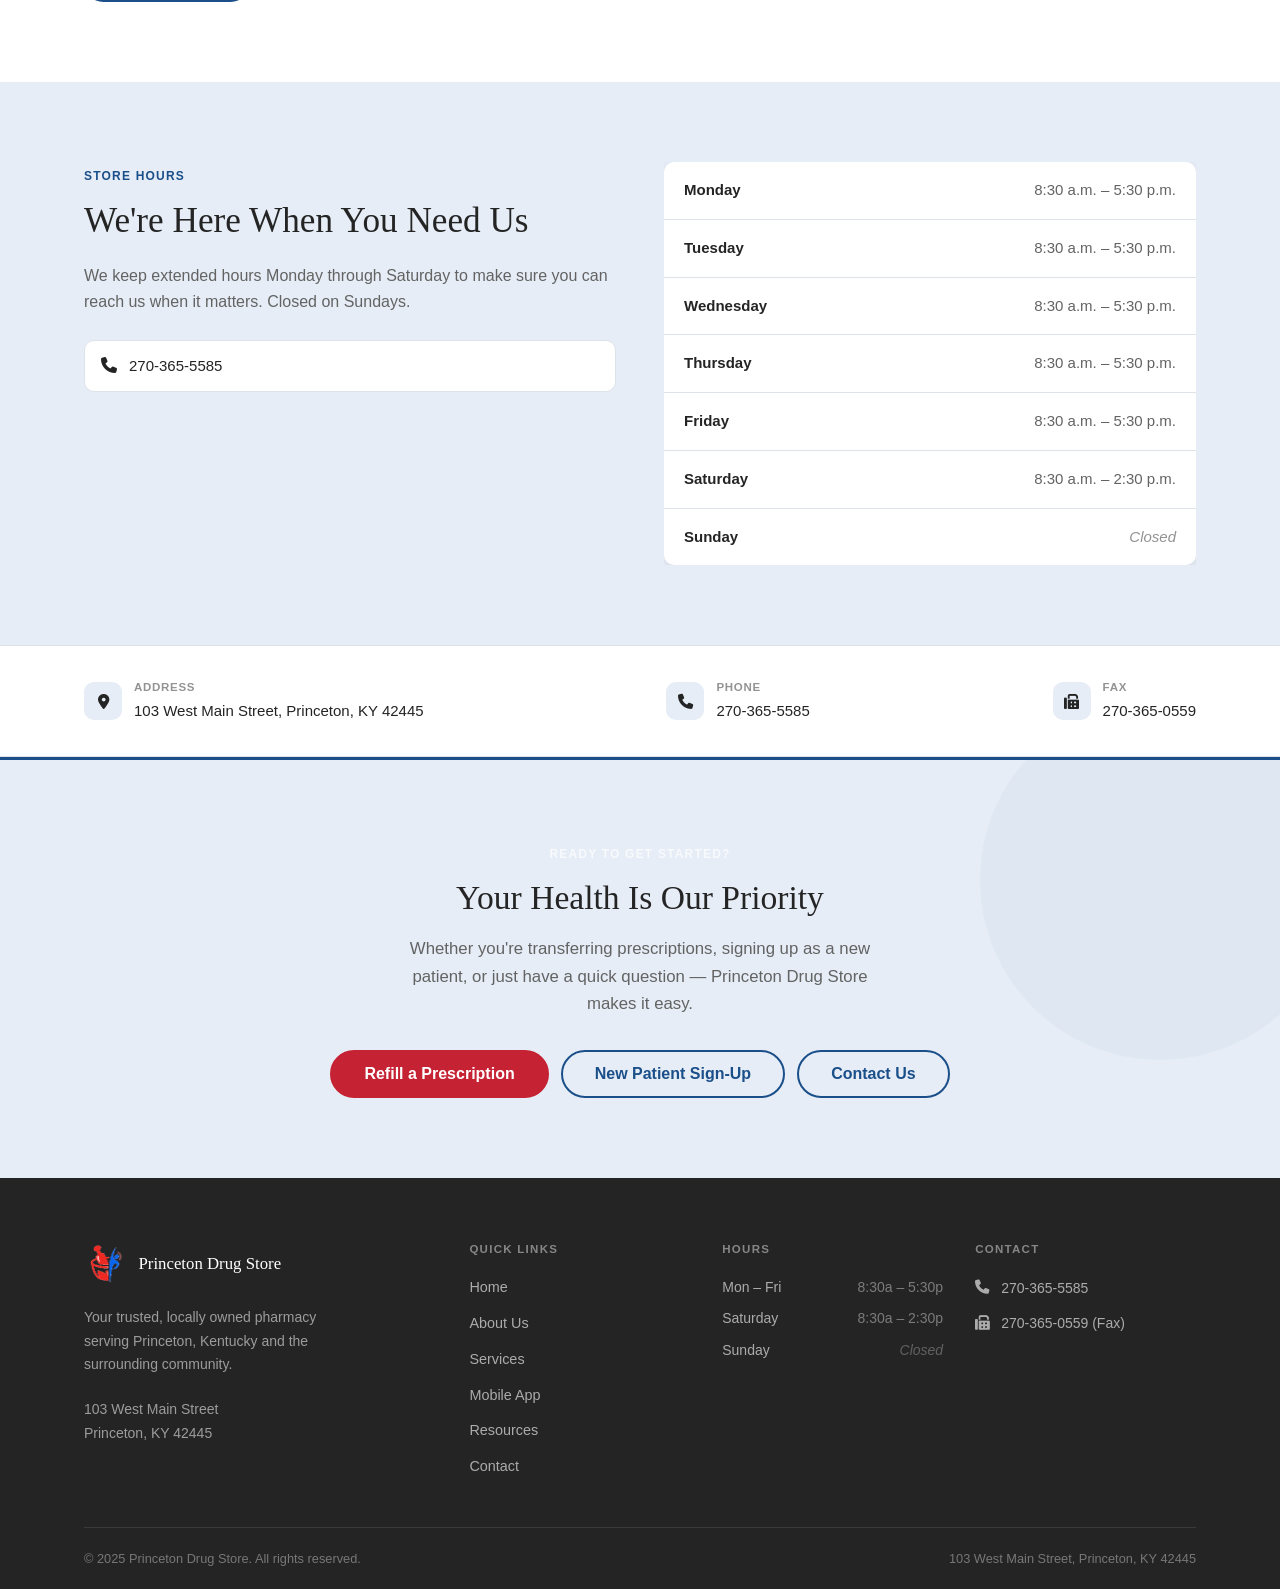
==== commit 5359352d: "Replace Rx text logo with PharmacyLogo image - Add assets/pharmacy-logo.png - Swap header and footer" ====
--- a/index.html
+++ b/index.html
@@ -17,7 +17,7 @@
     <div class="container header-inner">
 
       <a href="index.html" class="logo" aria-label="Princeton Drug Store — Home">
-        <div class="logo-mark" aria-hidden="true">Rx</div>
+        <img src="assets/pharmacy-logo.png" alt="" class="logo-mark" />
         <div class="logo-text">
           <span class="logo-name">Princeton Drug Store</span>
           <span class="logo-tagline">Princeton, Kentucky</span>
@@ -346,7 +346,7 @@
 
         <div class="footer-col">
           <a href="index.html" class="footer-logo" aria-label="Princeton Drug Store — Home">
-            <div class="footer-logo-mark" aria-hidden="true">Rx</div>
+            <img src="assets/pharmacy-logo.png" alt="" class="footer-logo-mark" />
             <span class="footer-logo-name">Princeton Drug Store</span>
           </a>
           <p class="footer-tagline">
--- a/styles.css
+++ b/styles.css
@@ -449,24 +449,16 @@
 }
 
 .logo-mark {
-  width: 42px;
-  height: 42px;
-  background-color: var(--clr-primary);
-  border-radius: var(--r);
-  display: flex;
-  align-items: center;
-  justify-content: center;
-  color: var(--clr-white);
-  font-family: var(--font-serif);
-  font-size: 1.05rem;
-  font-style: italic;
+  width: auto;
+  height: 52px;
+  object-fit: contain;
+  display: block;
   flex-shrink: 0;
-  letter-spacing: -0.02em;
-  transition: background-color var(--tr);
+  transition: opacity var(--tr);
 }
 
 .logo:hover .logo-mark {
-  background-color: var(--clr-primary-dark);
+  opacity: 0.85;
 }
 
 .logo-text {
@@ -1863,17 +1855,10 @@
 }
 
 .footer-logo-mark {
-  width: 38px;
-  height: 38px;
-  background-color: rgba(255, 255, 255, 0.10);
-  border-radius: var(--r-sm);
-  display: flex;
-  align-items: center;
-  justify-content: center;
-  color: var(--clr-white);
-  font-family: var(--font-serif);
-  font-size: 1rem;
-  font-style: italic;
+  width: auto;
+  height: 44px;
+  object-fit: contain;
+  display: block;
   flex-shrink: 0;
 }
 
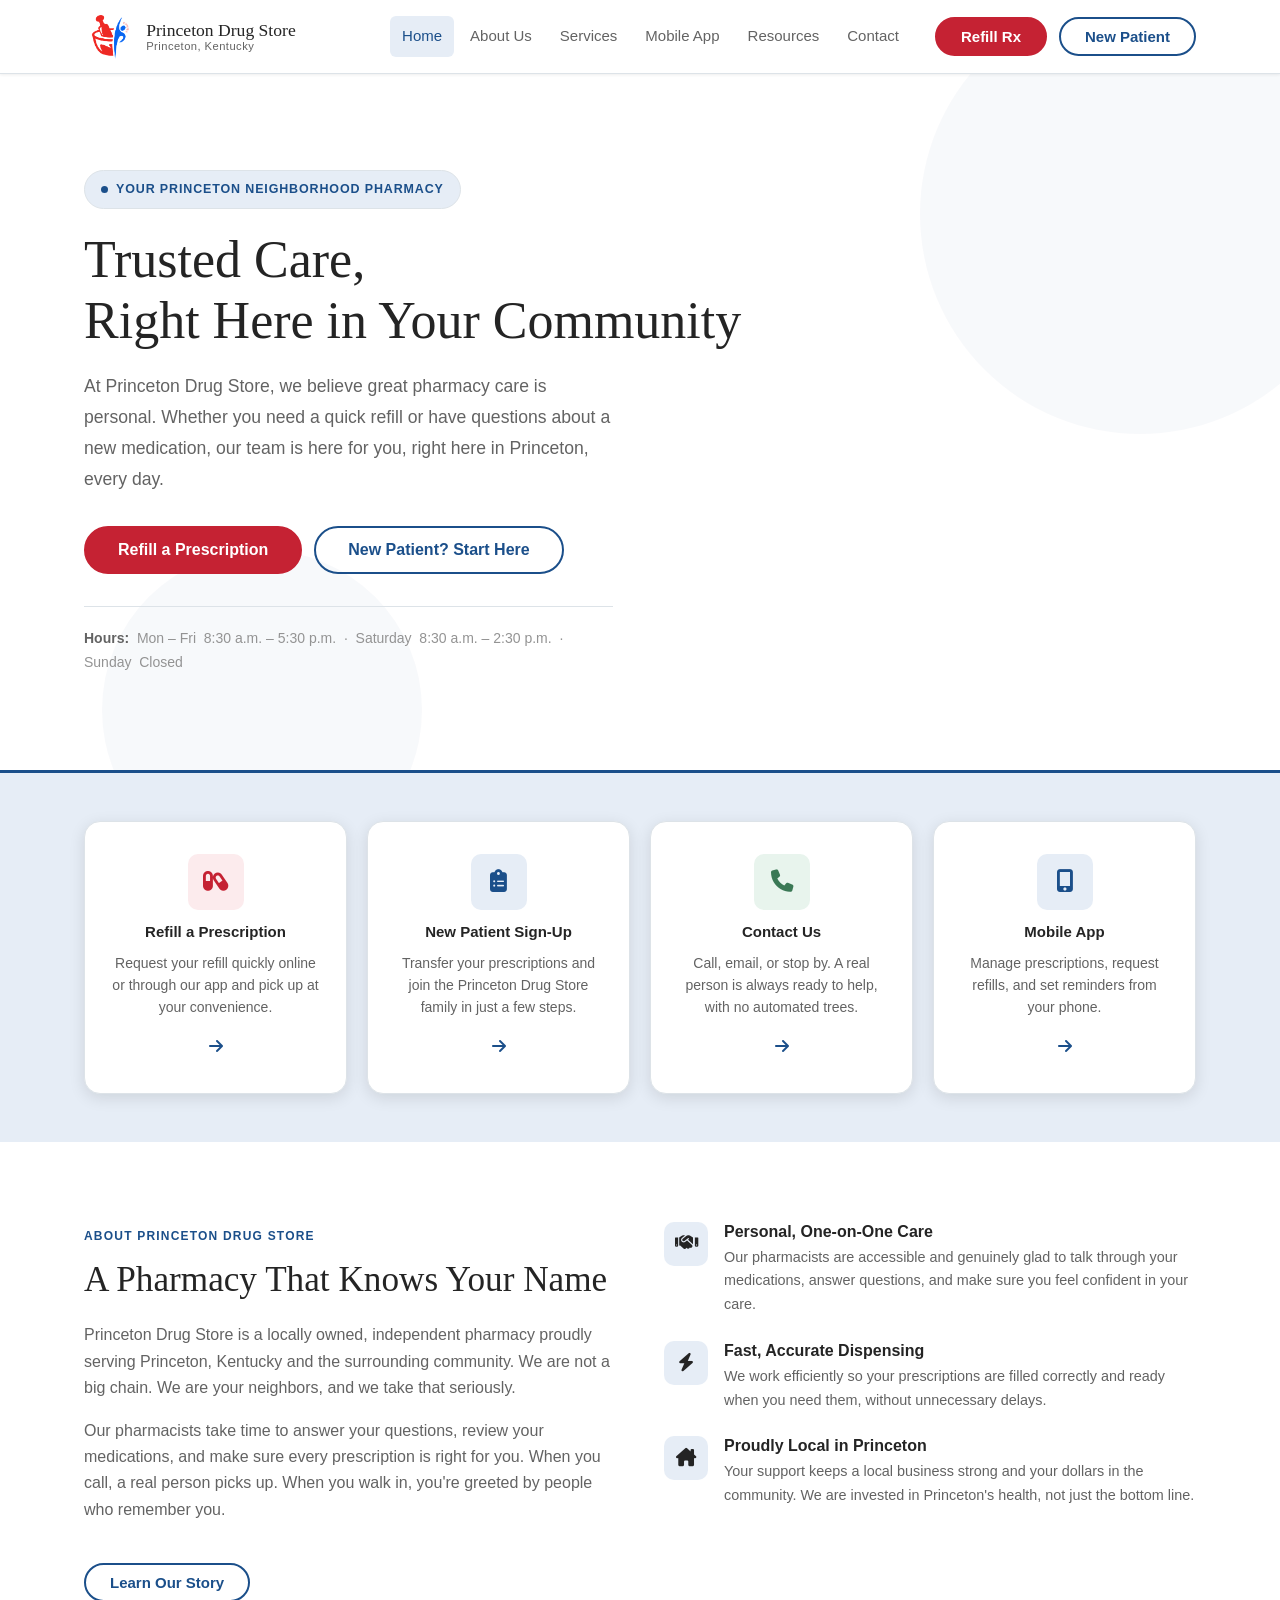
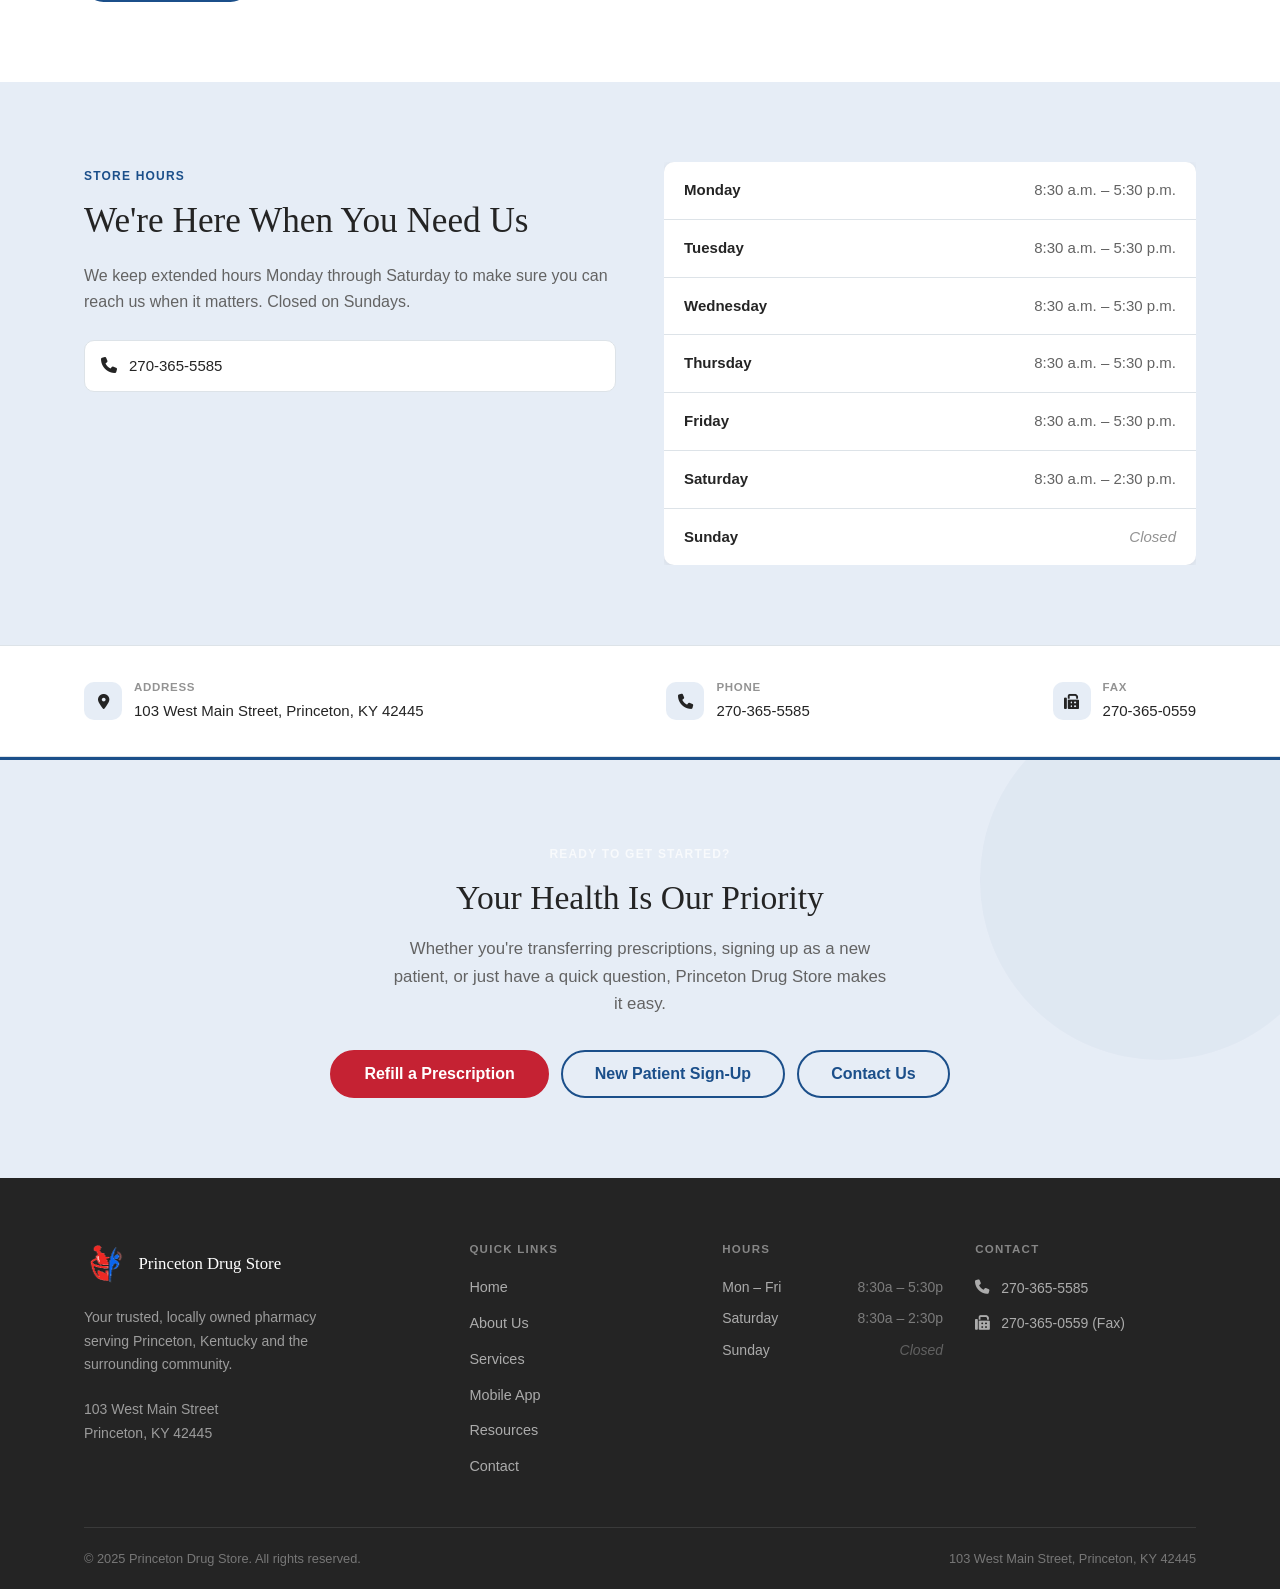
==== commit abc9efff: "Remove em dashes from site copy Co-Authored-By: Claude Opus 4.8 (1M context) <noreply@anthropic.com>" ====
--- a/index.html
+++ b/index.html
@@ -3,20 +3,20 @@
 <head>
   <meta charset="UTF-8" />
   <meta name="viewport" content="width=device-width, initial-scale=1.0" />
-  <meta name="description" content="Princeton Drug Store is your trusted, locally owned pharmacy in Princeton, Kentucky. Prescription refills, medication counseling, immunizations, and more — from a team that knows you by name." />
-  <title>Princeton Drug Store — Princeton, KY</title>
+  <meta name="description" content="Princeton Drug Store is your trusted, locally owned pharmacy in Princeton, Kentucky. Prescription refills, medication counseling, immunizations, and more, from a team that knows you by name." />
+  <title>Princeton Drug Store | Princeton, KY</title>
   <link rel="stylesheet" href="styles.css" />
   <link rel="stylesheet" href="https://cdnjs.cloudflare.com/ajax/libs/font-awesome/6.5.1/css/all.min.css" />
 </head>
 <body>
 
   <!-- ============================================================
-       SITE HEADER — repeated on every page
+       SITE HEADER - repeated on every page
        ============================================================ -->
   <header class="site-header">
     <div class="container header-inner">
 
-      <a href="index.html" class="logo" aria-label="Princeton Drug Store — Home">
+      <a href="index.html" class="logo" aria-label="Princeton Drug Store Home">
         <img src="assets/pharmacy-logo.png" alt="" class="logo-mark" />
         <div class="logo-text">
           <span class="logo-name">Princeton Drug Store</span>
@@ -89,7 +89,7 @@
           <p class="hero-sub">
             At Princeton Drug Store, we believe great pharmacy care is personal.
             Whether you need a quick refill or have questions about a new
-            medication, our team is here for you — right here in Princeton,
+            medication, our team is here for you, right here in Princeton,
             every day.
           </p>
 
@@ -139,7 +139,7 @@
           <a href="contact.html" class="action-card">
             <div class="action-card-icon action-card-icon--green" aria-hidden="true"><i class="fa-solid fa-phone"></i></div>
             <h3>Contact Us</h3>
-            <p>Call, email, or stop by. A real person is always ready to help — no automated trees.</p>
+            <p>Call, email, or stop by. A real person is always ready to help, with no automated trees.</p>
             <span class="action-card-arrow" aria-hidden="true"><i class="fa-solid fa-arrow-right"></i></span>
           </a>
 
@@ -168,8 +168,8 @@
             <h2 id="welcome-heading">A Pharmacy That Knows Your Name</h2>
             <p>
               Princeton Drug Store is a locally owned, independent pharmacy proudly serving
-              Princeton, Kentucky and the surrounding community. We are not a big chain —
-              we are your neighbors, and we take that seriously.
+              Princeton, Kentucky and the surrounding community. We are not a big chain.
+              We are your neighbors, and we take that seriously.
             </p>
             <p>
               Our pharmacists take time to answer your questions, review your medications,
@@ -193,7 +193,7 @@
               <div class="trust-point-icon" aria-hidden="true"><i class="fa-solid fa-bolt"></i></div>
               <div class="trust-point-body">
                 <h4>Fast, Accurate Dispensing</h4>
-                <p>We work efficiently so your prescriptions are filled correctly and ready when you need them — without unnecessary delays.</p>
+                <p>We work efficiently so your prescriptions are filled correctly and ready when you need them, without unnecessary delays.</p>
               </div>
             </div>
 
@@ -322,7 +322,7 @@
         <h2 id="cta-heading">Your Health Is Our Priority</h2>
         <p>
           Whether you're transferring prescriptions, signing up as a new patient, or just
-          have a quick question — Princeton Drug Store makes it easy.
+          have a quick question, Princeton Drug Store makes it easy.
         </p>
         <div class="btn-group">
           <a href="https://patient.rxlocal.com/" class="btn btn-accent btn-lg">Refill a Prescription</a>
@@ -338,14 +338,14 @@
 
 
   <!-- ============================================================
-       SITE FOOTER — repeated on every page
+       SITE FOOTER - repeated on every page
        ============================================================ -->
   <footer class="site-footer" aria-label="Site footer">
     <div class="container">
       <div class="footer-grid">
 
         <div class="footer-col">
-          <a href="index.html" class="footer-logo" aria-label="Princeton Drug Store — Home">
+          <a href="index.html" class="footer-logo" aria-label="Princeton Drug Store Home">
             <img src="assets/pharmacy-logo.png" alt="" class="footer-logo-mark" />
             <span class="footer-logo-name">Princeton Drug Store</span>
           </a>
--- a/styles.css
+++ b/styles.css
@@ -1,5 +1,5 @@
 /* ==================================================
-   Princeton Drug Store — Main Stylesheet
+   Princeton Drug Store - Main Stylesheet
    styles.css
    ==================================================
 
@@ -31,8 +31,8 @@
    24. Map Placeholder
    25. Site Footer
    26. Utilities
-   27. Responsive — Tablet (max-width: 960px)
-   28. Responsive — Mobile (max-width: 640px)
+   27. Responsive - Tablet (max-width: 960px)
+   28. Responsive - Mobile (max-width: 640px)
    ================================================== */
 
 
@@ -332,7 +332,7 @@
   transform: translateY(1px);
 }
 
-/* Primary — teal fill */
+/* Primary - teal fill */
 .btn-primary {
   background-color: var(--clr-primary);
   border-color: var(--clr-primary);
@@ -346,7 +346,7 @@
   box-shadow: var(--sh-sm);
 }
 
-/* Accent — orange fill (main CTA) */
+/* Accent - orange fill (main CTA) */
 .btn-accent {
   background-color: var(--clr-accent);
   border-color: var(--clr-accent);
@@ -360,7 +360,7 @@
   box-shadow: var(--sh-sm);
 }
 
-/* Outline — teal border on light background */
+/* Outline - teal border on light background */
 .btn-outline {
   background-color: transparent;
   border-color: var(--clr-primary);
@@ -372,7 +372,7 @@
   color: var(--clr-white);
 }
 
-/* Outline white — white border on dark background */
+/* Outline white - white border on dark background */
 .btn-outline-white {
   background-color: transparent;
   border-color: rgba(255, 255, 255, 0.70);
@@ -1999,7 +1999,7 @@
 }
 
 
-/* ─── 27. Responsive — Tablet (max-width: 960px) ────────────── */
+/* ─── 27. Responsive - Tablet (max-width: 960px) ────────────── */
 
 @media (max-width: 960px) {
   :root {
@@ -2106,7 +2106,7 @@
 }
 
 
-/* ─── 28. Responsive — Mobile (max-width: 640px) ────────────── */
+/* ─── 28. Responsive - Mobile (max-width: 640px) ────────────── */
 
 @media (max-width: 640px) {
   :root {
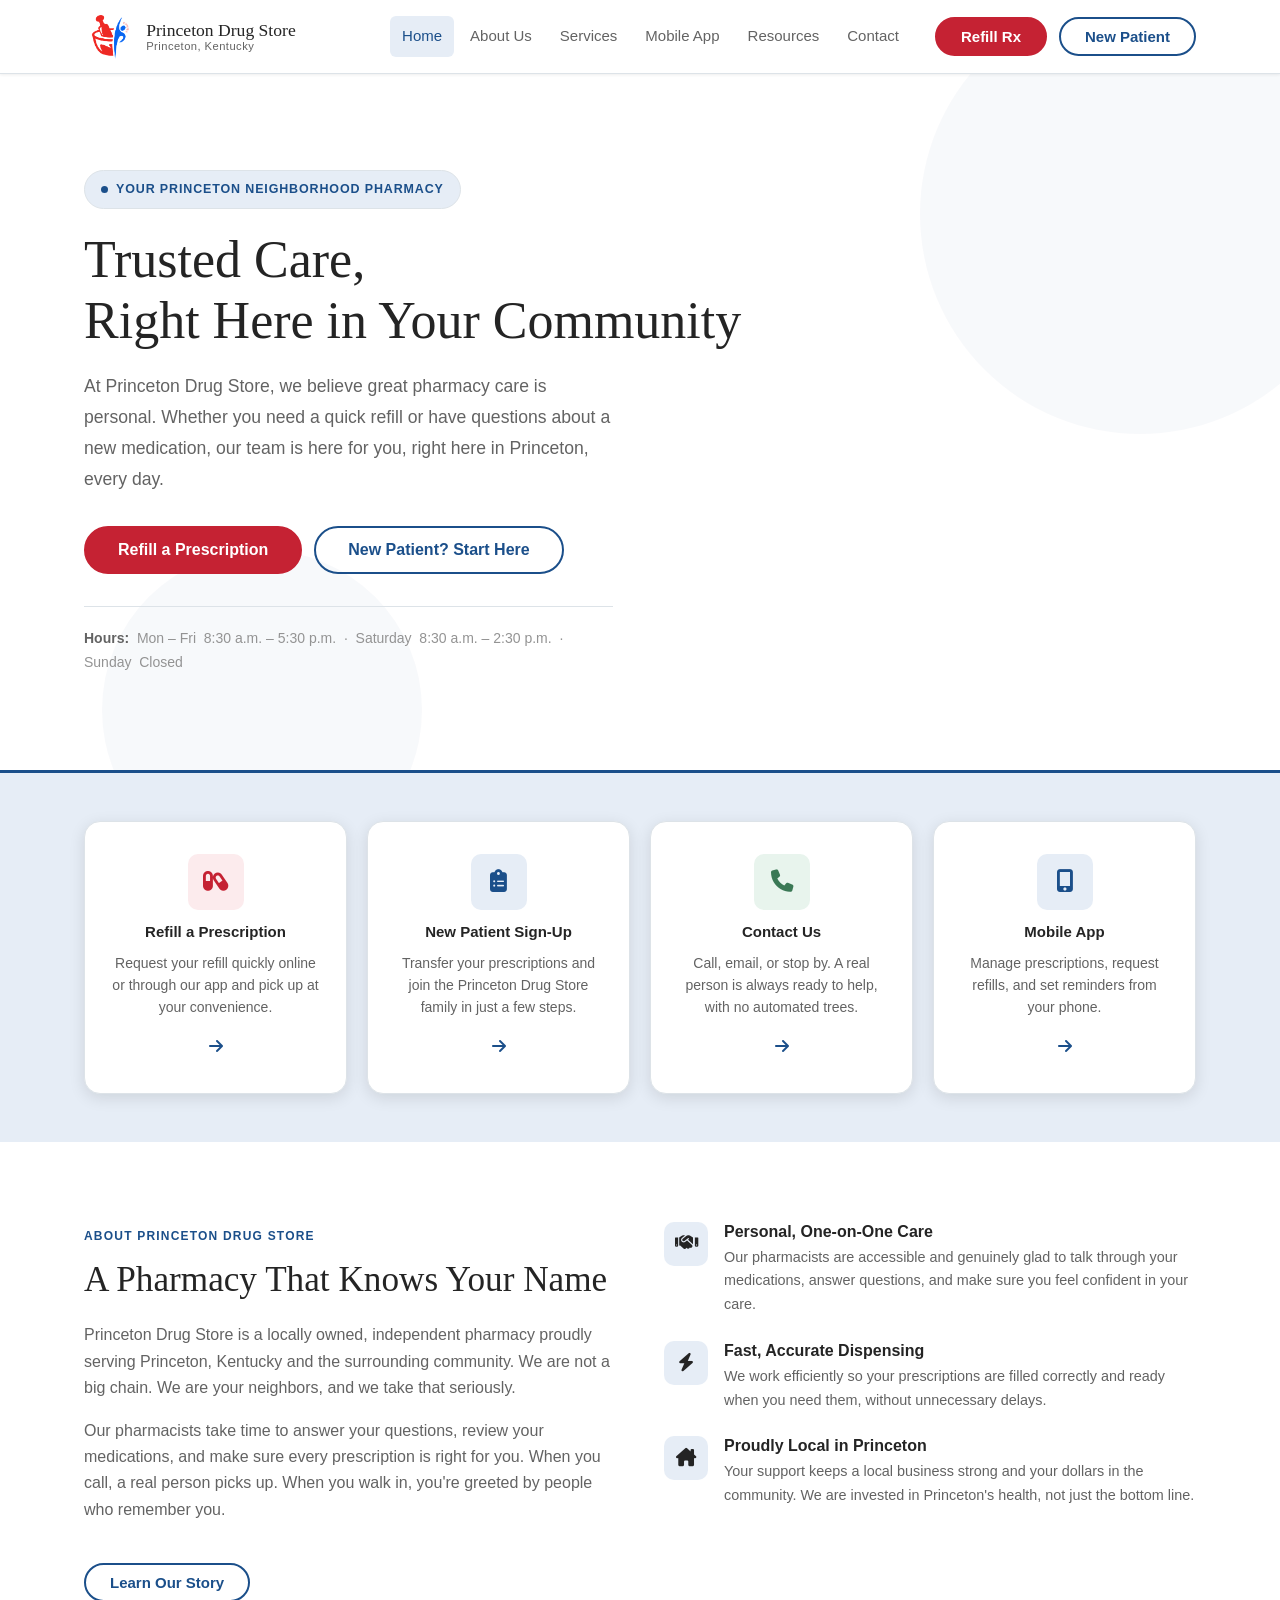
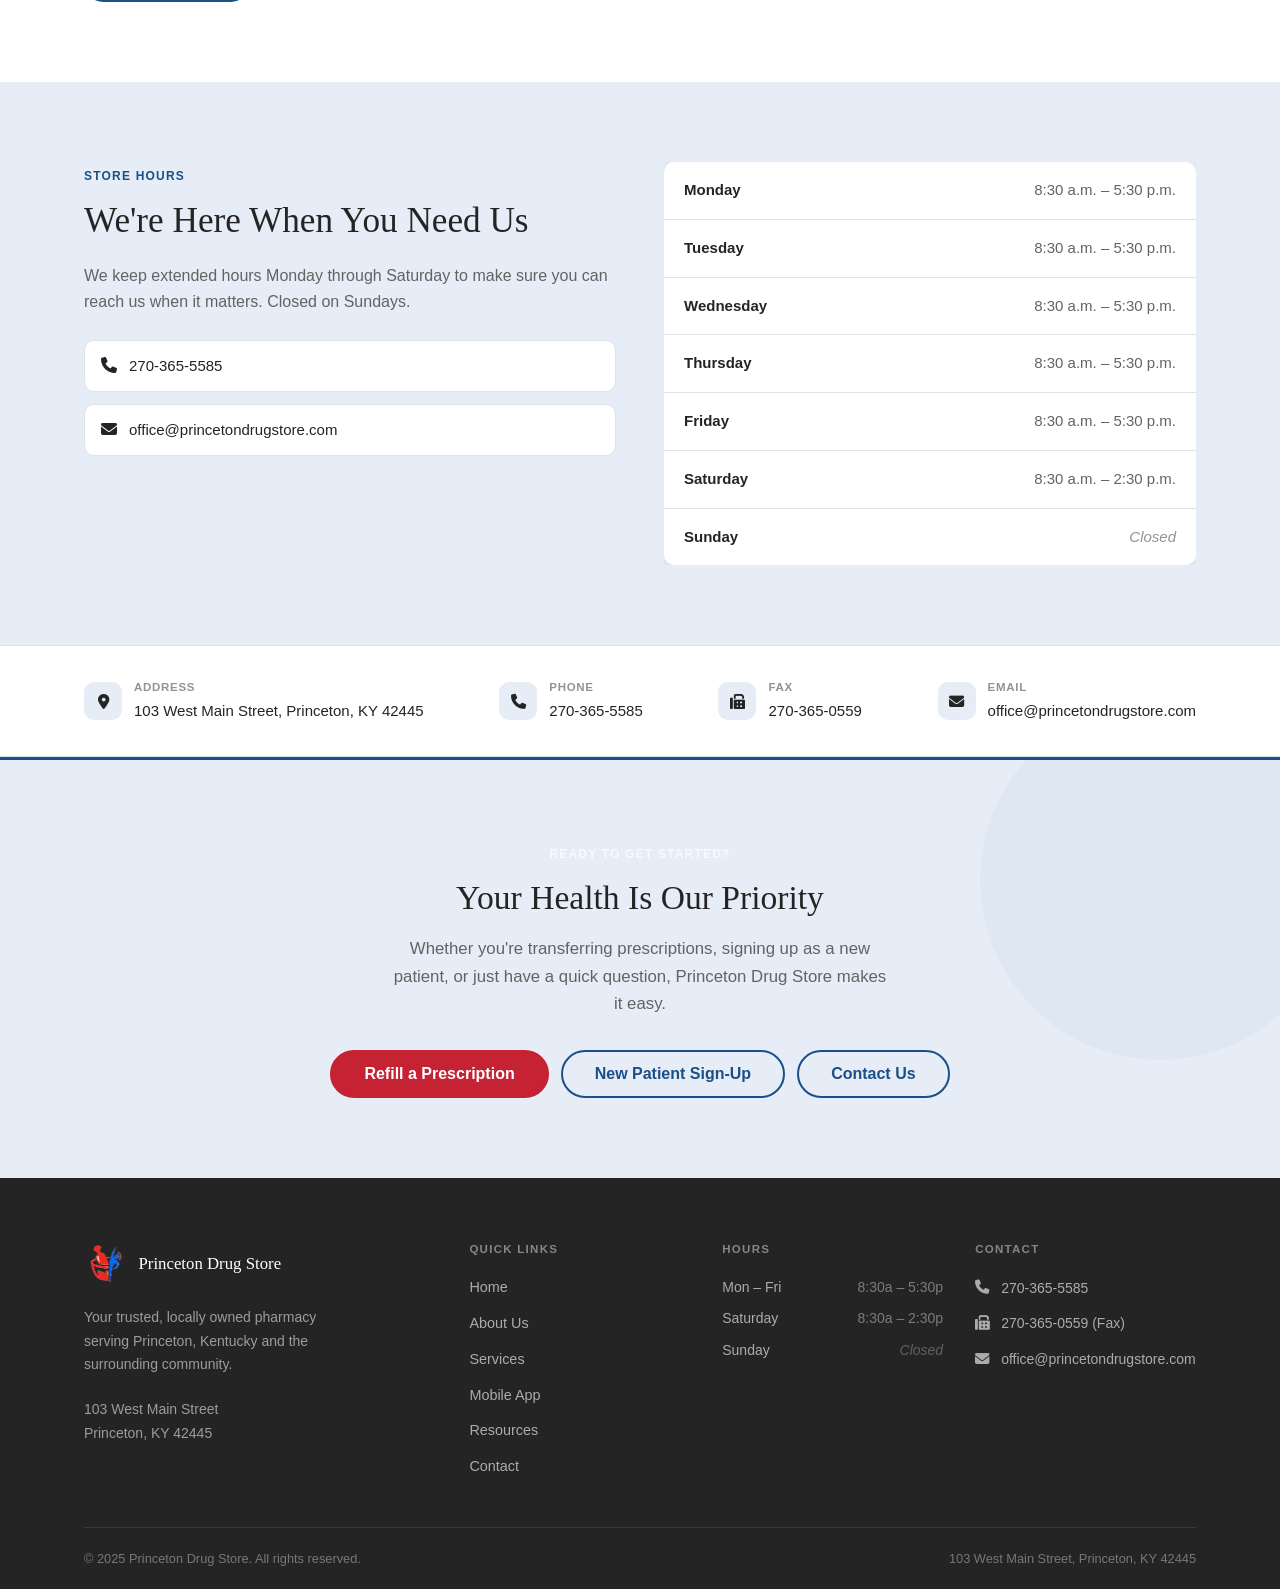
==== commit 95a7e313: "Add contact email to footer, contact strip, and contact details Co-Authored-By: Claude Opus 4.8 (1M " ====
--- a/index.html
+++ b/index.html
@@ -35,7 +35,7 @@
         </ul>
         <!-- These buttons are visible only in the mobile nav panel -->
         <div class="nav-mobile-actions">
-          <a href="https://patient.rxlocal.com/" class="btn btn-accent btn-lg">Refill a Prescription</a>
+          <a href="contact.html" class="btn btn-accent btn-lg">Refill a Prescription</a>
           <!-- TODO: Replace # with your new patient registration URL -->
           <a href="contact.html" class="btn btn-outline btn-lg">New Patient Sign-Up</a>
         </div>
@@ -43,7 +43,7 @@
 
       <!-- Desktop action buttons -->
       <div class="header-actions">
-        <a href="https://patient.rxlocal.com/" class="btn btn-accent">Refill Rx</a>
+        <a href="contact.html" class="btn btn-accent">Refill Rx</a>
         <!-- TODO: Replace # with your new patient registration URL -->
         <a href="contact.html" class="btn btn-outline">New Patient</a>
       </div>
@@ -94,7 +94,7 @@
           </p>
 
           <div class="hero-actions">
-            <a href="https://patient.rxlocal.com/" class="btn btn-accent btn-lg">Refill a Prescription</a>
+            <a href="contact.html" class="btn btn-accent btn-lg">Refill a Prescription</a>
             <!-- TODO: Replace # with your new patient registration URL -->
             <a href="contact.html" class="btn btn-outline btn-lg">New Patient? Start Here</a>
           </div>
@@ -121,7 +121,7 @@
       <div class="container">
         <div class="action-cards">
 
-          <a href="https://patient.rxlocal.com/" class="action-card">
+          <a href="contact.html" class="action-card">
             <div class="action-card-icon action-card-icon--accent" aria-hidden="true"><i class="fa-solid fa-capsules"></i></div>
             <h3>Refill a Prescription</h3>
             <p>Request your refill quickly online or through our app and pick up at your convenience.</p>
@@ -232,6 +232,10 @@
                 <span aria-hidden="true"><i class="fa-solid fa-phone"></i></span>
                 270-365-5585
               </a>
+              <a href="mailto:office@princetondrugstore.com" class="hours-contact-link">
+                <span aria-hidden="true"><i class="fa-solid fa-envelope"></i></span>
+                office@princetondrugstore.com
+              </a>
             </div>
           </div>
 
@@ -304,6 +308,14 @@
             <div>
               <strong>Fax</strong>
               <span>270-365-0559</span>
+            </div>
+          </div>
+
+          <div class="contact-strip-item">
+            <div class="contact-strip-icon" aria-hidden="true"><i class="fa-solid fa-envelope"></i></div>
+            <div>
+              <strong>Email</strong>
+              <a href="mailto:office@princetondrugstore.com">office@princetondrugstore.com</a>
             </div>
           </div>
 
@@ -325,7 +337,7 @@
           have a quick question, Princeton Drug Store makes it easy.
         </p>
         <div class="btn-group">
-          <a href="https://patient.rxlocal.com/" class="btn btn-accent btn-lg">Refill a Prescription</a>
+          <a href="contact.html" class="btn btn-accent btn-lg">Refill a Prescription</a>
           <!-- TODO: Replace # with your new patient registration URL -->
           <a href="contact.html" class="btn btn-outline btn-lg">New Patient Sign-Up</a>
           <a href="contact.html" class="btn btn-outline btn-lg">Contact Us</a>
@@ -398,6 +410,9 @@
             <a href="tel:2703650559" class="footer-contact-link">
               <span aria-hidden="true"><i class="fa-solid fa-fax"></i></span> 270-365-0559 (Fax)
             </a>
+            <a href="mailto:office@princetondrugstore.com" class="footer-contact-link">
+              <span aria-hidden="true"><i class="fa-solid fa-envelope"></i></span> office@princetondrugstore.com
+            </a>
           </div>
         </div>
 
